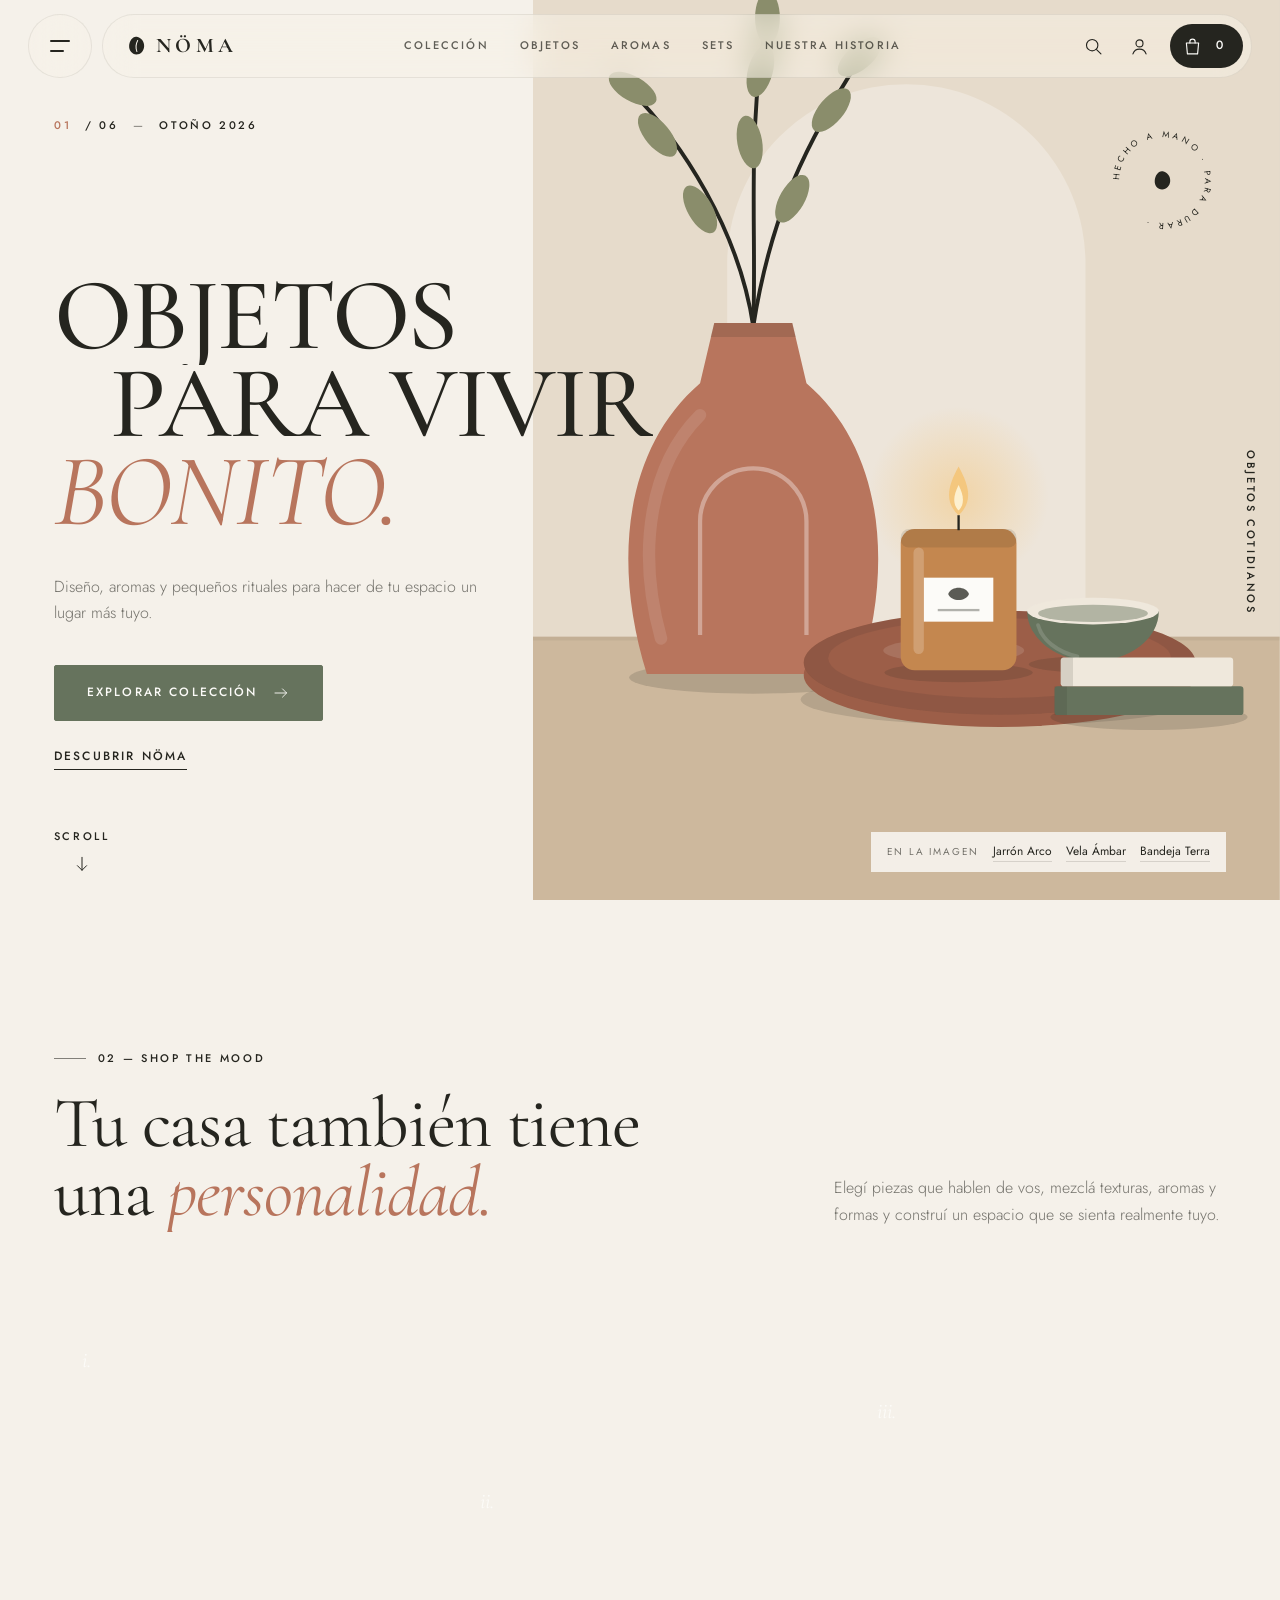
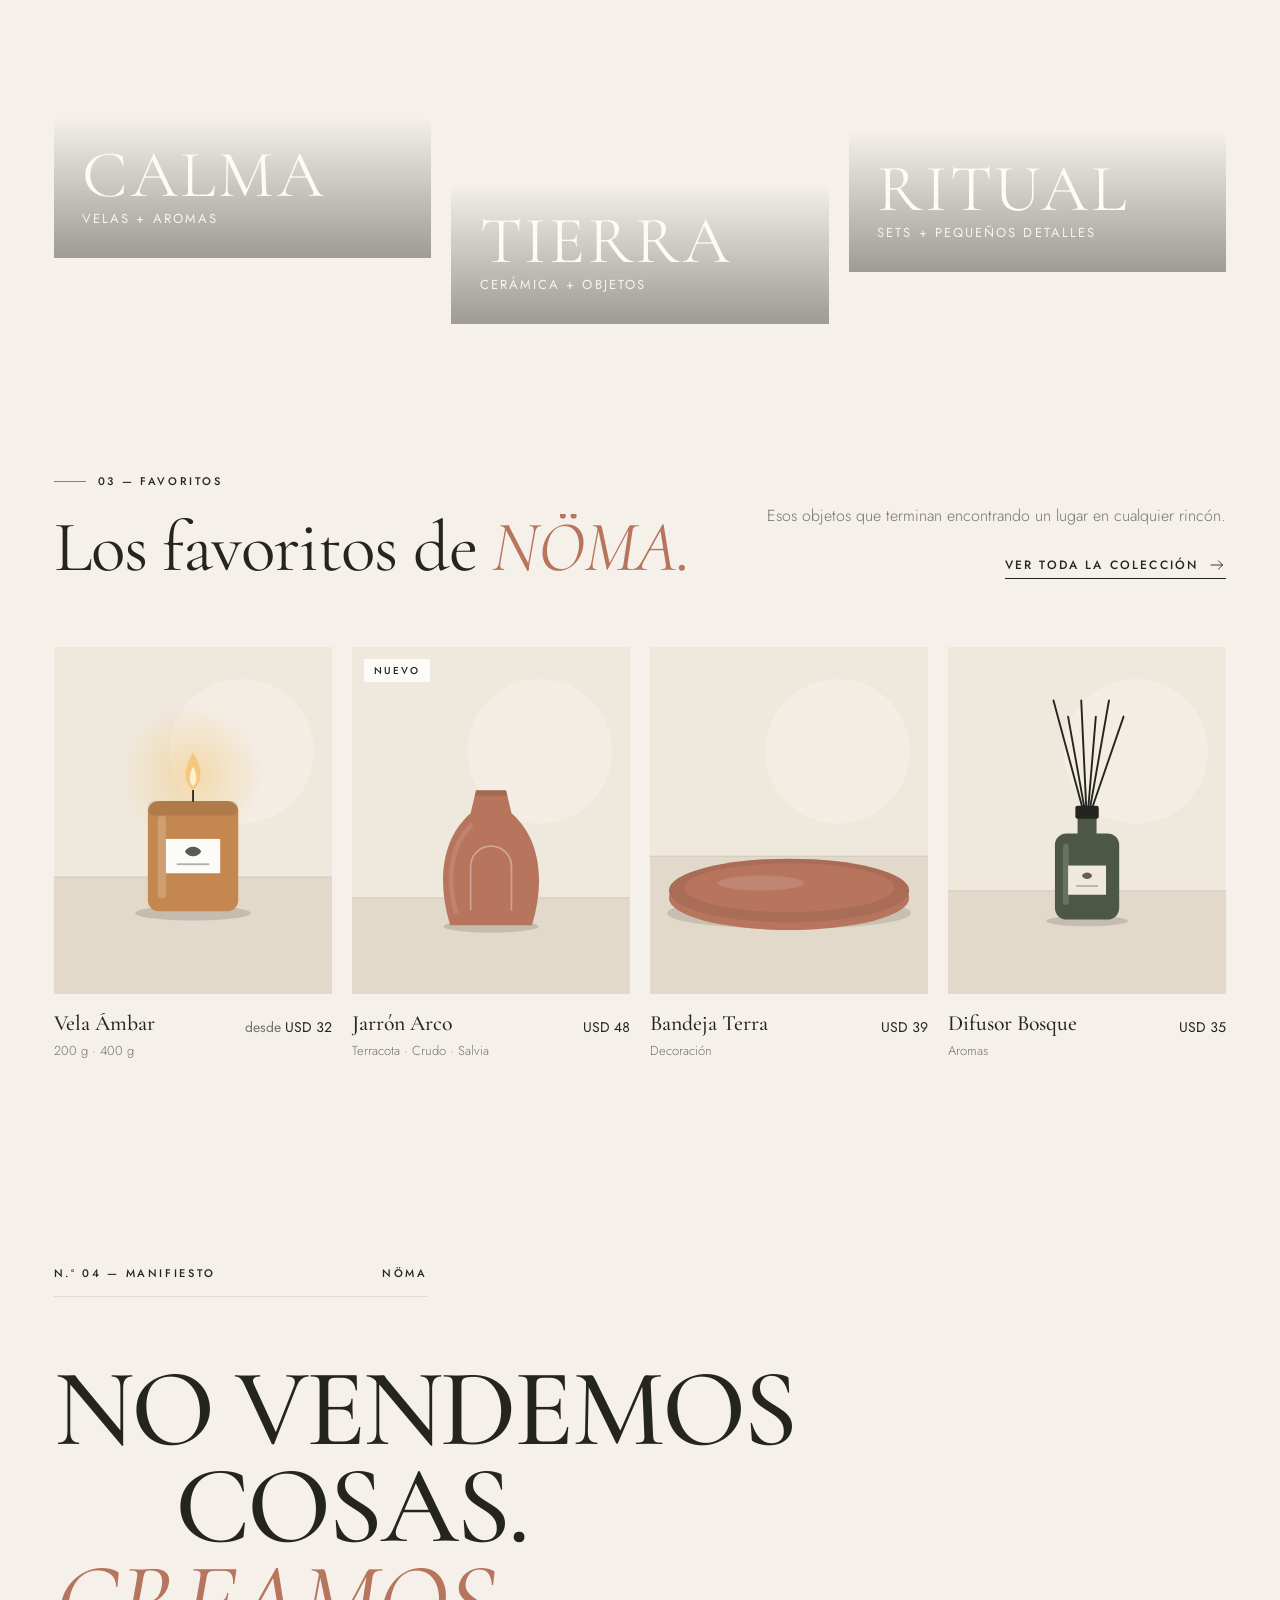
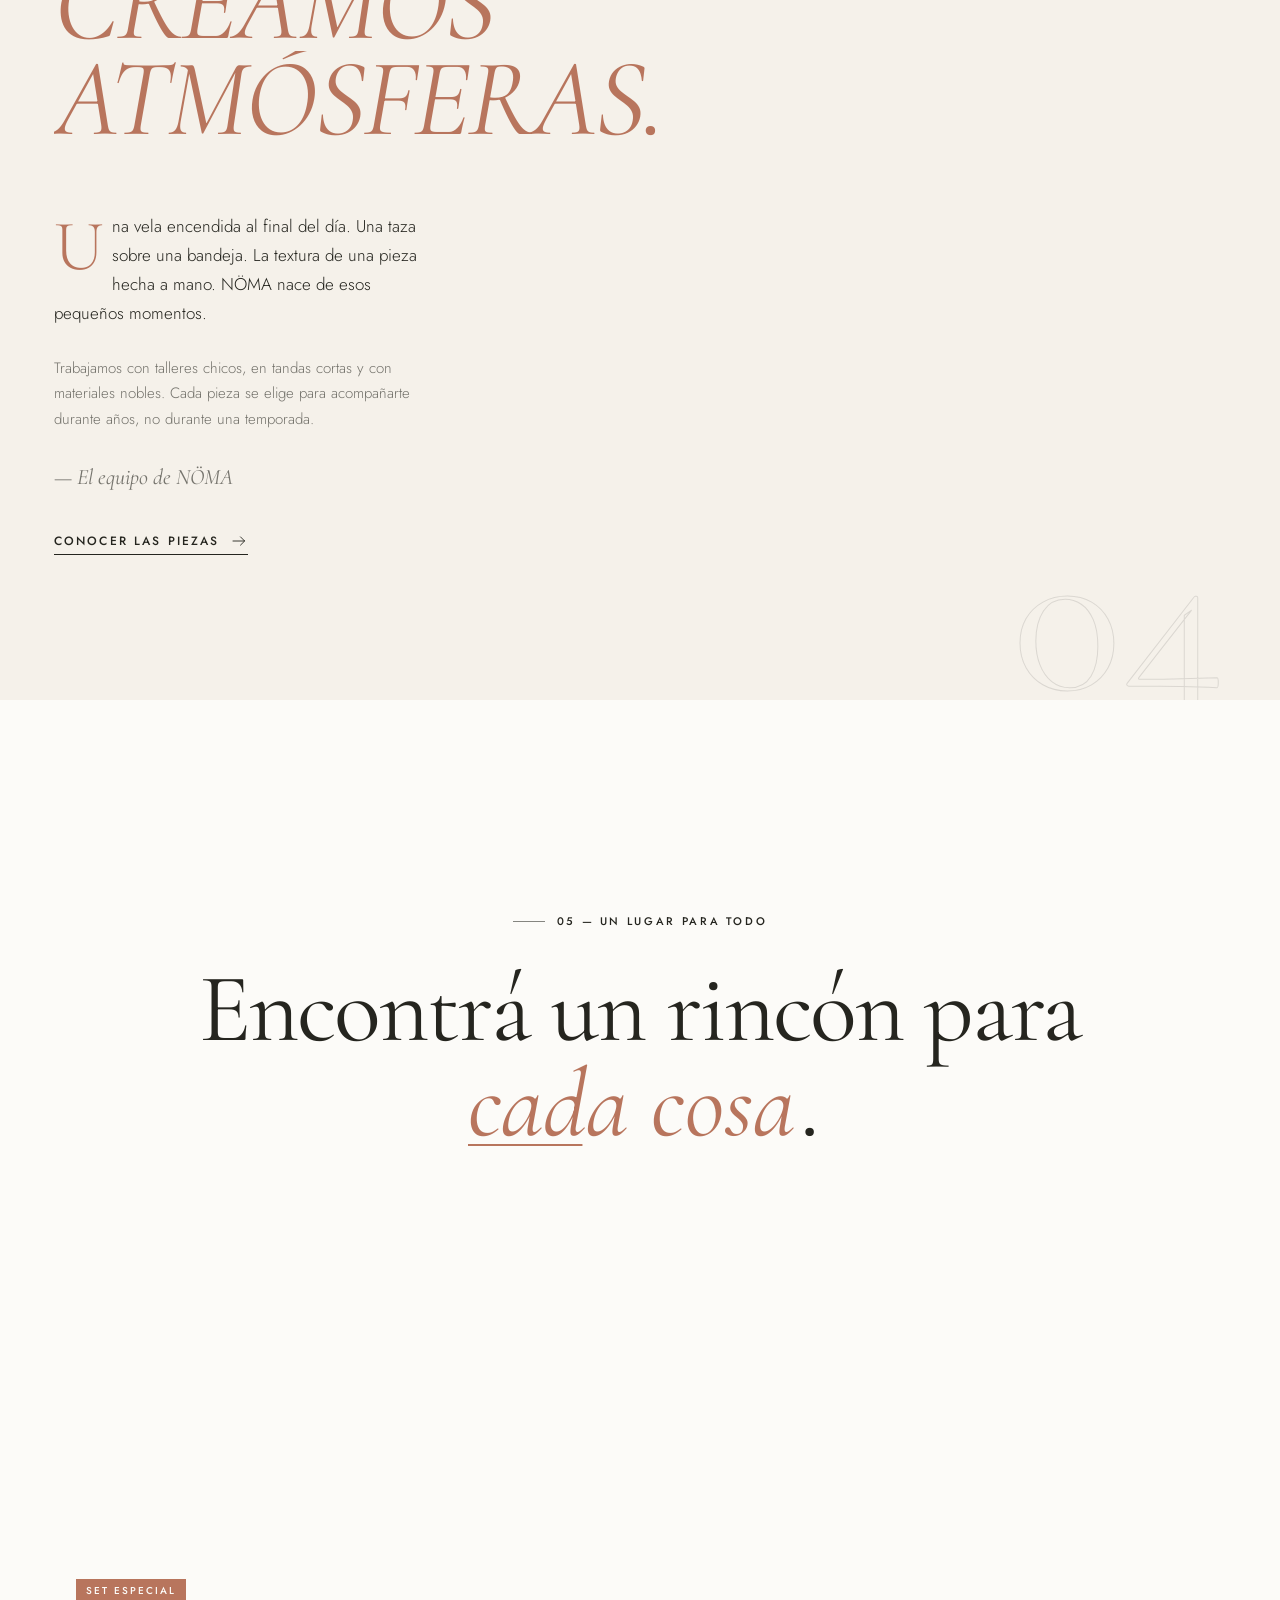
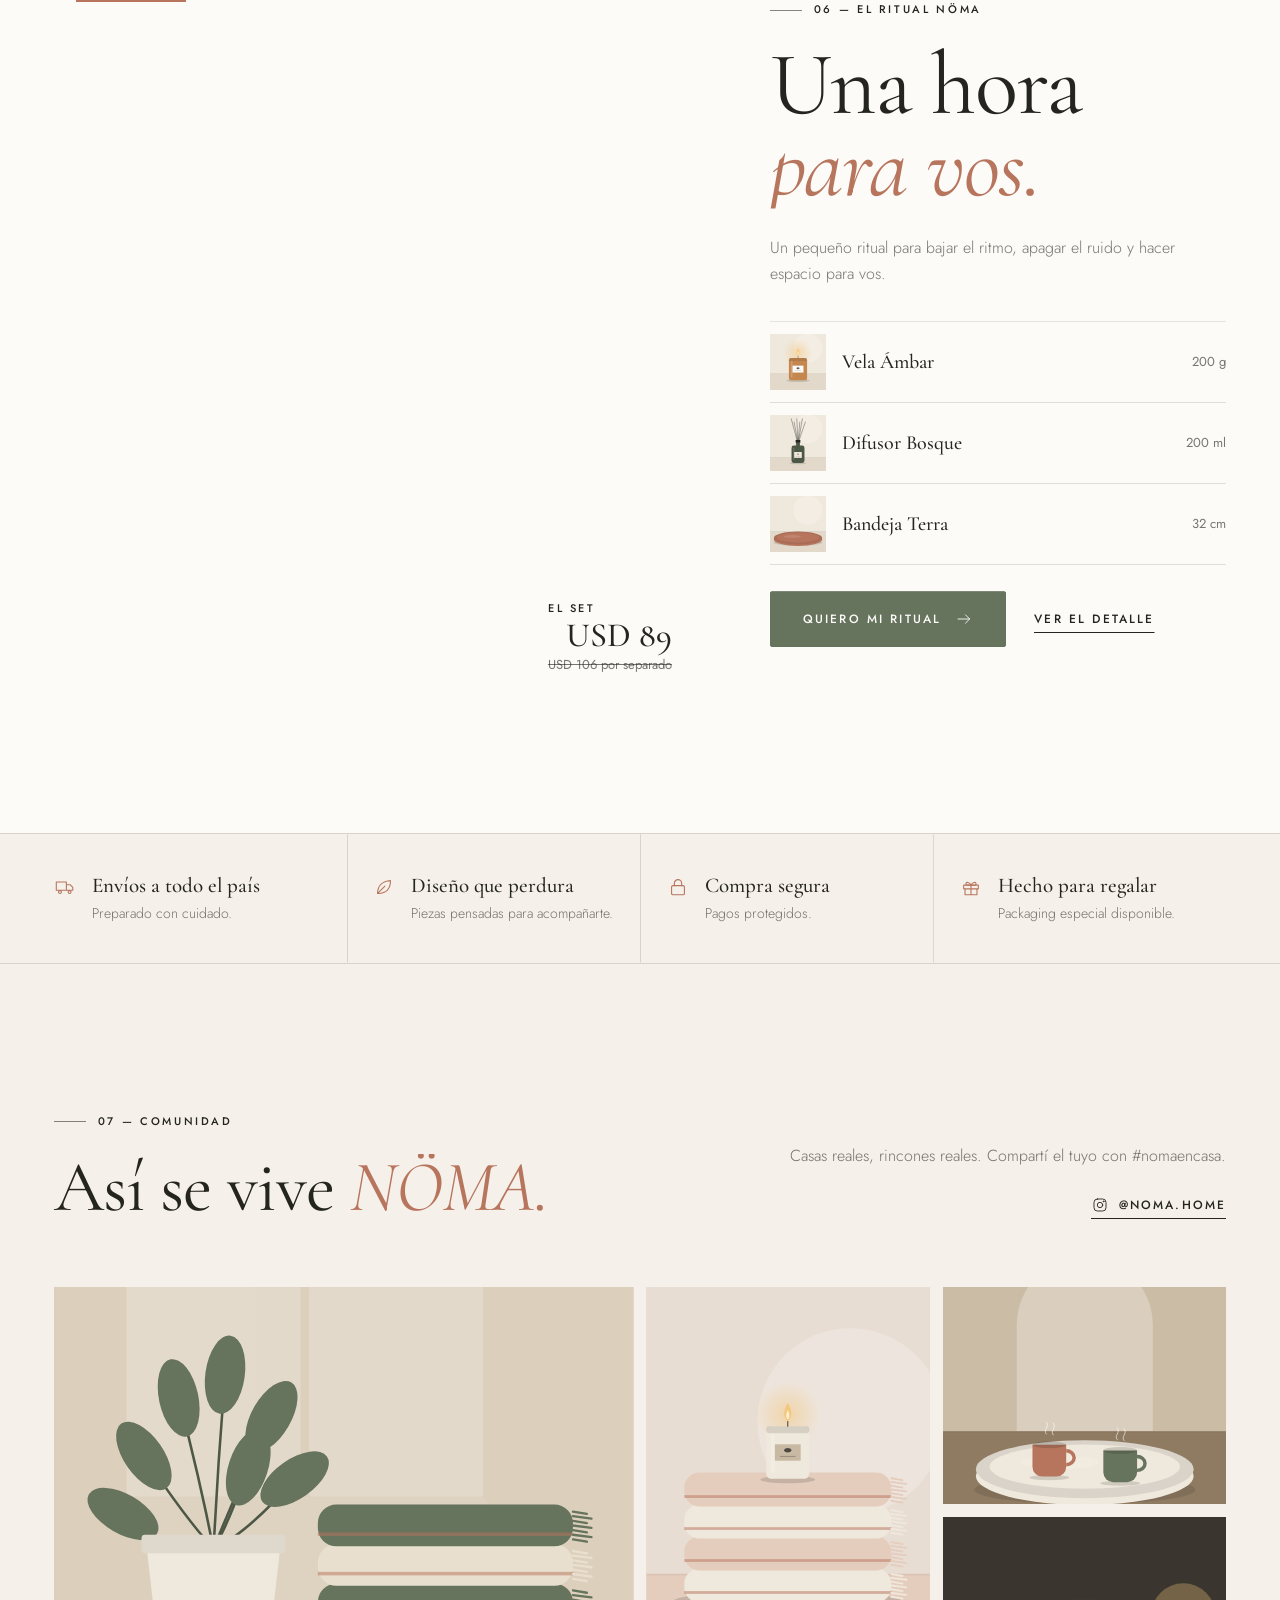
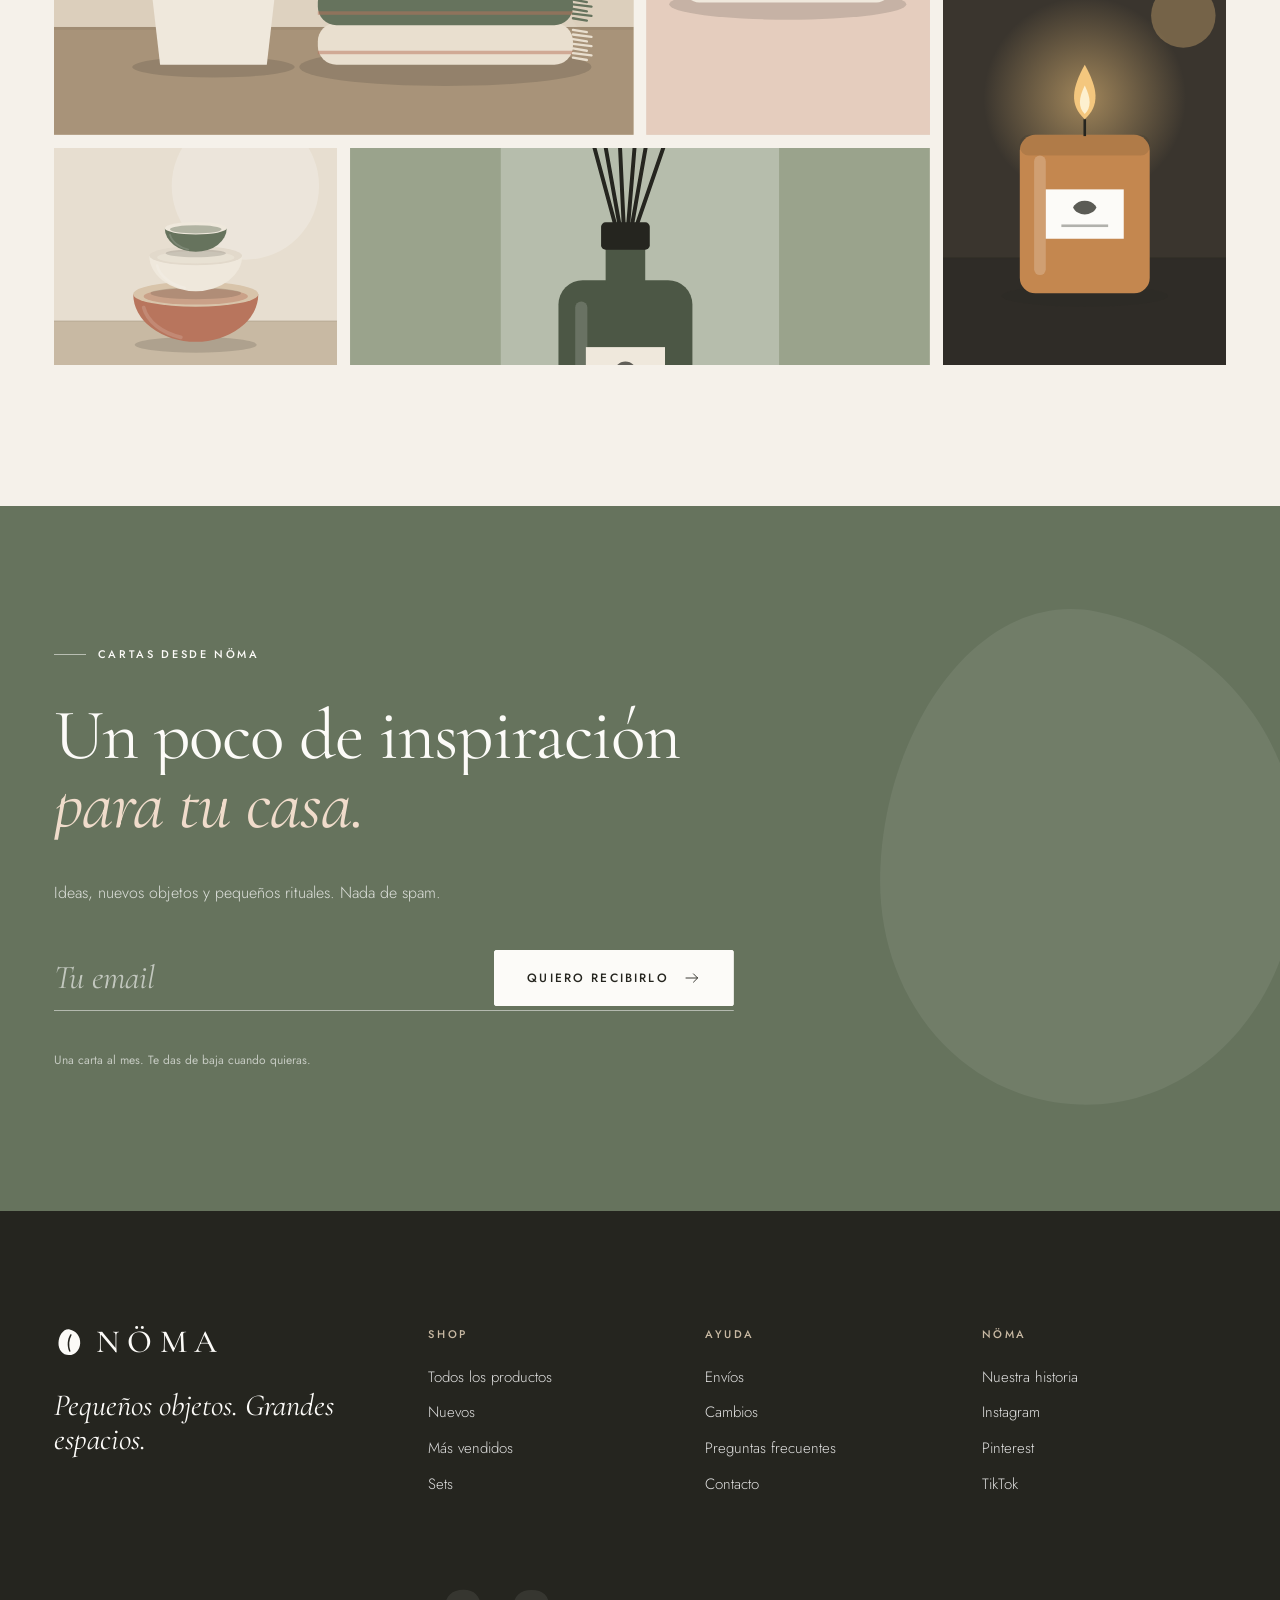
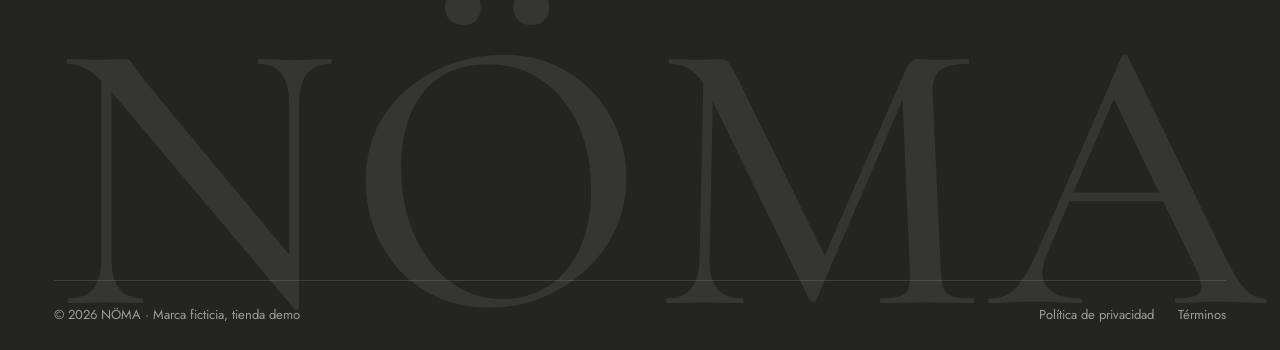
==== index.html @ 8789f7c8 "NÖMA: tienda demo editorial con la firma NS Home, colección con filtros, producto, carrito deslizabl" ====
<!doctype html>
<html lang="es">
<head>
  <meta charset="utf-8">
  <meta name="viewport" content="width=device-width, initial-scale=1, viewport-fit=cover">
  <title>NÖMA · Pequeños objetos. Grandes espacios.</title>
  <meta name="description" content="Velas, cerámica y objetos para el hogar. Diseño, aromas y pequeños rituales para hacer de tu espacio un lugar más tuyo.">
  <meta name="theme-color" content="#F5F1EA">
  <meta property="og:title" content="NÖMA · Pequeños objetos. Grandes espacios.">
  <meta property="og:description" content="Diseño, aromas y pequeños rituales para hacer de tu espacio un lugar más tuyo.">
  <link rel="icon" href="favicon.svg" type="image/svg+xml">
  <link rel="preconnect" href="https://fonts.googleapis.com">
  <link rel="preconnect" href="https://fonts.gstatic.com" crossorigin>
  <link rel="stylesheet" href="https://fonts.googleapis.com/css2?family=Cormorant+Garamond:ital,wght@0,400;0,500;1,400;1,500&family=Jost:wght@300;400;500&display=swap">
  <link rel="stylesheet" href="css/ns-firma.css">
  <link rel="stylesheet" href="css/noma.css">
  <script src="js/fotos.js" defer></script>
  <script src="js/productos.js" defer></script>
  <script src="js/layout.js" defer></script>
  <script src="js/arte.js" defer></script>
  <script src="js/ns-firma.js" defer></script>
  <script src="js/noma.js" defer></script>
</head>
<body data-pagina="inicio">
  <main id="contenido">

    <!-- 01 · Portada -->
    <section class="hero" id="inicio" aria-labelledby="hero-titulo">
      <div class="hero__texto">
        <p class="hero__indice eyebrow hero__aparece" style="--d:.9s"><b>01</b> / 06 <span style="opacity:.5">—</span> Otoño 2026</p>
        <h1 class="display hero__titulo lineas" id="hero-titulo">
          <span class="l" style="--i:0"><span>Objetos</span></span>
          <span class="l" style="--i:1"><span>para vivir</span></span>
          <span class="l" style="--i:2"><span><em>bonito.</em></span></span>
        </h1>
        <p class="lead hero__aparece" style="--d:.75s">Diseño, aromas y pequeños rituales para hacer de tu espacio un lugar más tuyo.</p>
        <div class="hero__ctas hero__aparece" style="--d:.9s">
          <a class="btn" href="coleccion.html">Explorar colección <svg class="icono flecha" aria-hidden="true"><use href="#i-flecha"/></svg></a>
          <a class="link" href="#historia">Descubrir NÖMA</a>
        </div>
      </div>

      <figure class="hero__media">
        <div class="arte" data-arte="escena:hero" data-foto="hero.webp" data-eager="1" data-alt="Rincón cálido con el Jarrón Arco, la Vela Ámbar encendida sobre la Bandeja Terra y libros"></div>
        <span class="hero__vertical eyebrow hero__aparece" style="--d:1.1s">Objetos cotidianos</span>
        <svg class="hero__sello hero__aparece" style="--d:1.2s" viewBox="0 0 120 120" aria-hidden="true">
          <defs><path id="circulo" d="M60 60m-46 0a46 46 0 1 1 92 0a46 46 0 1 1-92 0"/></defs>
          <text><textPath href="#circulo">Hecho a mano · Para durar · </textPath></text>
          <path d="M60.8 44.6c4.8 1 8.3 5.2 8 10.4-.3 5.3-4.1 9.2-8.7 9.1-4.7-.1-8.2-4.2-7.9-9.4.3-5.7 4.1-10.9 8.6-10.1Z" fill="currentColor" transform="translate(0 6)"/>
        </svg>
        <figcaption class="hero__pie hero__aparece" style="--d:1.3s">
          <span>En la imagen</span>
          <a href="producto.html?p=jarron-arco">Jarrón Arco</a>
          <a href="producto.html?p=vela-ambar">Vela Ámbar</a>
          <a href="producto.html?p=bandeja-terra">Bandeja Terra</a>
        </figcaption>
      </figure>

      <a class="hero__scroll eyebrow hero__aparece" style="--d:1.4s" href="#mood" aria-label="Bajar a la siguiente sección">
        Scroll <svg class="icono" aria-hidden="true"><use href="#i-abajo"/></svg>
      </a>
    </section>

    <!-- 02 · Shop the mood -->
    <section class="seccion mood" id="mood" aria-labelledby="mood-titulo">
      <div class="wrap">
        <header class="mood__cabeza">
          <div>
            <p class="eyebrow eyebrow--linea" data-reveal>02 — Shop the mood</p>
            <h2 class="h2 lineas" id="mood-titulo" style="margin-top:24px" data-reveal>
              <span class="l" style="--i:0"><span>Tu casa también tiene</span></span>
              <span class="l" style="--i:1"><span>una <em>personalidad.</em></span></span>
            </h2>
          </div>
          <p class="lead" data-reveal style="--d:150ms">Elegí piezas que hablen de vos, mezclá texturas, aromas y formas y construí un espacio que se sienta realmente tuyo.</p>
        </header>

        <div class="mood__grilla">
          <a class="mood__card" href="coleccion.html?cat=aromas" data-reveal>
            <div class="arte" data-reveal="cortina" data-arte="escena:calma" data-foto="mood-calma.webp" data-alt="Velas encendidas en un ambiente oscuro y cálido"></div>
            <span class="mood__num">i.</span>
            <div class="mood__texto"><h3>Calma</h3><p>Velas + aromas</p></div>
            <span class="mood__explorar">Explorar <svg class="icono" aria-hidden="true"><use href="#i-flecha"/></svg></span>
          </a>
          <a class="mood__card" href="coleccion.html?cat=ceramica,decoracion" data-reveal style="--d:120ms">
            <div class="arte" data-reveal="cortina" style="--d:120ms" data-arte="escena:tierra" data-foto="mood-tierra.webp" data-alt="Jarrón de cerámica terracota con ramas secas y un cuenco"></div>
            <span class="mood__num">ii.</span>
            <div class="mood__texto"><h3>Tierra</h3><p>Cerámica + objetos</p></div>
            <span class="mood__explorar">Explorar <svg class="icono" aria-hidden="true"><use href="#i-flecha"/></svg></span>
          </a>
          <a class="mood__card" href="coleccion.html?cat=sets" data-reveal style="--d:240ms">
            <div class="arte" data-reveal="cortina" style="--d:240ms" data-arte="escena:ritual" data-foto="mood-ritual.webp" data-alt="Bandeja con vela, difusor y una taza"></div>
            <span class="mood__num">iii.</span>
            <div class="mood__texto"><h3>Ritual</h3><p>Sets + pequeños detalles</p></div>
            <span class="mood__explorar">Explorar <svg class="icono" aria-hidden="true"><use href="#i-flecha"/></svg></span>
          </a>
        </div>
      </div>
    </section>

    <!-- 03 · Favoritos -->
    <section class="seccion" id="favoritos" aria-labelledby="fav-titulo" style="padding-top:0">
      <div class="wrap">
        <header class="cabeza cabeza--dividida">
          <div>
            <p class="eyebrow eyebrow--linea" data-reveal>03 — Favoritos</p>
            <h2 class="h2" id="fav-titulo" style="margin-top:24px" data-reveal>Los favoritos de <em>NÖMA.</em></h2>
          </div>
          <div data-reveal style="--d:150ms">
            <p class="lead">Esos objetos que terminan encontrando un lugar en cualquier rincón.</p>
            <a class="link" href="coleccion.html">Ver toda la colección <svg class="icono flecha" aria-hidden="true"><use href="#i-flecha"/></svg></a>
          </div>
        </header>
        <div class="grilla grilla--4" data-favoritos></div>
      </div>
    </section>

    <!-- 04 · Editorial / manifiesto -->
    <section class="seccion editorial" id="historia" aria-labelledby="historia-titulo" style="padding-top:clamp(40px,5vw,80px)">
      <div class="wrap editorial__grilla">
        <p class="editorial__folio eyebrow" data-reveal><span>N.º 04 — Manifiesto</span><span>NÖMA</span></p>
        <h2 class="editorial__titulo lineas" id="historia-titulo" data-reveal>
          <span class="l" style="--i:0"><span>No vendemos</span></span>
          <span class="l" style="--i:1"><span>cosas.</span></span>
          <span class="l" style="--i:2"><span><em>Creamos</em></span></span>
          <span class="l" style="--i:3"><span><em>atmósferas.</em></span></span>
        </h2>
        <figure class="editorial__img arte" data-reveal="cortina" data-arte="escena:editorial" data-foto="editorial.webp" data-alt="Jarrón crudo con ramas junto a una ventana, luz de tarde"></figure>
        <figure class="editorial__img2 arte" data-reveal="cortina" style="--d:200ms" data-arte="escena:editorial2" data-foto="editorial-detalle.webp" data-alt="Taza de cerámica sobre fondo terracota"></figure>
        <div class="editorial__texto" data-reveal style="--d:120ms">
          <p>Una vela encendida al final del día. Una taza sobre una bandeja. La textura de una pieza hecha a mano. NÖMA nace de esos pequeños momentos.</p>
          <p style="font-size:15px;color:var(--muted)">Trabajamos con talleres chicos, en tandas cortas y con materiales nobles. Cada pieza se elige para acompañarte durante años, no durante una temporada.</p>
          <span class="editorial__firma">— El equipo de NÖMA</span>
          <a class="link" href="coleccion.html">Conocer las piezas <svg class="icono flecha" aria-hidden="true"><use href="#i-flecha"/></svg></a>
        </div>
      </div>
      <p class="editorial__pagina" aria-hidden="true">04</p>
    </section>

    <!-- 05 · Detalle memorable -->
    <section class="rincon" data-rincon aria-labelledby="rincon-titulo">
      <div class="wrap">
        <p class="eyebrow eyebrow--linea" style="margin-bottom:32px" data-reveal>05 — Un lugar para todo</p>
        <h2 class="rincon__frase" id="rincon-titulo" data-reveal>
          Encontrá un rincón para
          <button class="rincon__gatillo" type="button" data-gatillo aria-expanded="false" aria-controls="rincon-objetos">cada cosa</button>.
        </h2>
        <p class="rincon__pista eyebrow" data-reveal style="--d:200ms"><svg class="icono" aria-hidden="true"><use href="#i-mano"/></svg> Pasá el mouse (o tocá) “cada cosa”</p>
      </div>
      <div class="rincon__objetos" id="rincon-objetos" aria-hidden="true">
        <div class="flota" style="--x:12%;--y:26%;--w:130px;--r:-8deg;--i:0;--p:40px"><div data-arte="suelto:vela"></div></div>
        <div class="flota" style="--x:86%;--y:22%;--w:150px;--r:7deg;--i:1;--p:-30px"><div data-arte="suelto:jarron"></div></div>
        <div class="flota" style="--x:22%;--y:78%;--w:150px;--r:6deg;--i:2;--p:-44px"><div data-arte="suelto:cuenco"></div></div>
        <div class="flota" style="--x:80%;--y:76%;--w:130px;--r:-6deg;--i:3;--p:36px"><div data-arte="suelto:difusor"></div></div>
        <div class="flota" style="--x:50%;--y:12%;--w:92px;--r:12deg;--i:4;--p:24px"><div data-arte="suelto:taza"></div></div>
        <div class="flota" style="--x:6%;--y:54%;--w:120px;--r:-4deg;--i:5;--p:-24px"><div data-arte="suelto:planta"></div></div>
        <div class="flota" style="--x:94%;--y:50%;--w:150px;--r:4deg;--i:6;--p:30px"><div data-arte="suelto:bandeja"></div></div>
      </div>
    </section>

    <!-- 06 · Producto destacado -->
    <section class="seccion ritual" id="ritual" aria-labelledby="ritual-titulo">
      <div class="wrap ritual__grilla">
        <figure class="ritual__media">
          <div class="arte" data-reveal="cortina" data-arte="producto:set-ritual:0" data-foto="set-ritual-1.webp" data-alt="Set Ritual de Noche: Vela Ámbar, Difusor Bosque y Bandeja Terra"></div>
          <span class="etiqueta etiqueta--terra ritual__sello">Set especial</span>
          <div class="ritual__precio-flotante" data-reveal style="--d:300ms">
            <span class="eyebrow">El set</span>
            <strong>USD 89</strong>
            <s>USD 106 por separado</s>
          </div>
        </figure>
        <div class="ritual__info">
          <p class="eyebrow eyebrow--linea" data-reveal>06 — El ritual NÖMA</p>
          <h2 class="h1 lineas" id="ritual-titulo" data-reveal>
            <span class="l" style="--i:0"><span>Una hora</span></span>
            <span class="l" style="--i:1"><span><em>para vos.</em></span></span>
          </h2>
          <p class="lead" data-reveal style="--d:100ms">Un pequeño ritual para bajar el ritmo, apagar el ruido y hacer espacio para vos.</p>
          <ul class="ritual__incluye" data-reveal style="--d:160ms">
            <li><div class="arte" data-arte="producto:vela-ambar:0"></div><strong>Vela Ámbar</strong><span>200 g</span></li>
            <li><div class="arte" data-arte="producto:difusor-bosque:0"></div><strong>Difusor Bosque</strong><span>200 ml</span></li>
            <li><div class="arte" data-arte="producto:bandeja-terra:0"></div><strong>Bandeja Terra</strong><span>32 cm</span></li>
          </ul>
          <div class="ritual__acciones" data-reveal style="--d:220ms">
            <button class="btn" type="button" data-agregar="set-ritual" data-variante="">
              <span class="btn__txt">Quiero mi ritual</span> <svg class="icono flecha" aria-hidden="true"><use href="#i-flecha"/></svg>
              <span class="btn__ok" aria-hidden="true">Agregado ✓</span>
            </button>
            <a class="link" href="producto.html?p=set-ritual">Ver el detalle</a>
          </div>
        </div>
      </div>
    </section>

    <!-- 07 · Beneficios -->
    <section class="beneficios" aria-label="Beneficios">
      <div class="wrap">
        <ul class="beneficios__lista">
          <li data-reveal><svg class="icono" aria-hidden="true"><use href="#i-camion"/></svg><strong>Envíos a todo el país</strong><span>Preparado con cuidado.</span></li>
          <li data-reveal style="--d:80ms"><svg class="icono" aria-hidden="true"><use href="#i-hoja"/></svg><strong>Diseño que perdura</strong><span>Piezas pensadas para acompañarte.</span></li>
          <li data-reveal style="--d:160ms"><svg class="icono" aria-hidden="true"><use href="#i-candado"/></svg><strong>Compra segura</strong><span>Pagos protegidos.</span></li>
          <li data-reveal style="--d:240ms"><svg class="icono" aria-hidden="true"><use href="#i-regalo"/></svg><strong>Hecho para regalar</strong><span>Packaging especial disponible.</span></li>
        </ul>
      </div>
    </section>

    <!-- 08 · Comunidad -->
    <section class="seccion comunidad" aria-labelledby="comunidad-titulo">
      <div class="wrap">
        <header class="cabeza cabeza--dividida">
          <div>
            <p class="eyebrow eyebrow--linea" data-reveal>07 — Comunidad</p>
            <h2 class="h2" id="comunidad-titulo" style="margin-top:24px" data-reveal>Así se vive <em>NÖMA.</em></h2>
          </div>
          <div data-reveal style="--d:150ms">
            <p class="lead">Casas reales, rincones reales. Compartí el tuyo con #nomaencasa.</p>
            <a class="link" href="https://instagram.com/" target="_blank" rel="noopener"><svg class="icono" aria-hidden="true"><use href="#i-ig"/></svg> @noma.home</a>
          </div>
        </header>
        <div class="comunidad__grilla">
          <a class="comunidad__item" href="https://instagram.com/" target="_blank" rel="noopener" data-reveal><div class="arte" data-arte="escena:living" data-foto="comunidad-living.webp" data-alt="Living con planta y Manta Lino"></div><div class="comunidad__capa"><strong><svg class="icono" aria-hidden="true"><use href="#i-ig"/></svg>@noma.home</strong><span>El living de Sofi, en Montevideo</span></div></a>
          <a class="comunidad__item" href="https://instagram.com/" target="_blank" rel="noopener" data-reveal style="--d:80ms"><div class="arte" data-arte="escena:dormitorio" data-foto="comunidad-dormitorio.webp" data-alt="Dormitorio con mantas y una vela"></div><div class="comunidad__capa"><strong><svg class="icono" aria-hidden="true"><use href="#i-ig"/></svg>@noma.home</strong><span>Domingo lento</span></div></a>
          <a class="comunidad__item" href="https://instagram.com/" target="_blank" rel="noopener" data-reveal style="--d:160ms"><div class="arte" data-arte="escena:mesa" data-foto="comunidad-mesa.webp" data-alt="Mesa con bandeja y tazas"></div><div class="comunidad__capa"><strong><svg class="icono" aria-hidden="true"><use href="#i-ig"/></svg>@noma.home</strong><span>Café para dos</span></div></a>
          <a class="comunidad__item" href="https://instagram.com/" target="_blank" rel="noopener" data-reveal style="--d:240ms"><div class="arte" data-arte="escena:velaCerca" data-foto="comunidad-vela.webp" data-alt="Vela Ámbar encendida de noche"></div><div class="comunidad__capa"><strong><svg class="icono" aria-hidden="true"><use href="#i-ig"/></svg>@noma.home</strong><span>La hora ámbar</span></div></a>
          <a class="comunidad__item" href="https://instagram.com/" target="_blank" rel="noopener" data-reveal style="--d:120ms"><div class="arte" data-arte="escena:ceramica" data-foto="comunidad-ceramica.webp" data-alt="Cuencos de cerámica apilados"></div><div class="comunidad__capa"><strong><svg class="icono" aria-hidden="true"><use href="#i-ig"/></svg>@noma.home</strong><span>Tres tonos de tierra</span></div></a>
          <a class="comunidad__item" href="https://instagram.com/" target="_blank" rel="noopener" data-reveal style="--d:200ms"><div class="arte" data-arte="escena:detalle" data-foto="comunidad-detalle.webp" data-alt="Difusor Bosque junto a piedras"></div><div class="comunidad__capa"><strong><svg class="icono" aria-hidden="true"><use href="#i-ig"/></svg>@noma.home</strong><span>El aire de afuera, adentro</span></div></a>
        </div>
      </div>
    </section>

  </main>
</body>
</html>
---- css/ns-firma.css ----
/* =========================================================
   Firma NS (Nico Stratta) · versión HTML
   Header flotante tipo píldora + ☰ en círculo aparte + menú grande numerado,
   volver arriba con anillo de progreso, foco propio y scroll fino.

   Independiente del resto del sitio: solo usa sus variables --ns-*.
   Para adaptarla a una marca, cambiar los tokens de :root (o redefinirlos en el CSS del sitio).
   Rangos: < 750px celular · 750–1099px tablet · ≥ 1100px escritorio.
   ========================================================= */

@property --ns-bar-h {
  syntax: '<length>';
  inherits: true;
  initial-value: 64px;
}

:root {
  /* ---- Marca (lo único que cambia de un cliente a otro) ---- */
  --ns-accent: #2ec4b6;            /* anillo de progreso, foco, subrayados, CTA */
  --ns-on-accent: #111111;         /* texto sobre el acento: oscuro si el acento es claro */
  --ns-bar: #111111;               /* color de la barra y del círculo del ☰ */
  --ns-panel-bg: #111111;          /* fondo del menú grande */
  --ns-text: #ffffff;              /* texto sobre la barra */
  --ns-top-bg: #111111;            /* fondo del botón volver arriba */
  --ns-scrollbar: #9a9a94;
  --ns-font-display: system-ui, sans-serif;   /* enlaces grandes del menú */
  --ns-font-body: system-ui, -apple-system, 'Segoe UI', sans-serif;

  /* ---- Forma ---- */
  --ns-gap: 14px;                  /* separación del borde superior */
  --ns-gap-x: clamp(14px, 2.2vw, 32px);
  --ns-radius: 40px;               /* 40 o más = píldora completa */
  --ns-split: 10px;                /* separación entre el círculo del ☰ y la barra */
  --ns-ease: cubic-bezier(0.22, 1, 0.36, 1);
  --ns-z: 50;
}

/* =========================================================
   Header flotante
   ========================================================= */
.ns-header {
  --ns-glass: color-mix(in srgb, var(--ns-bar) 52%, transparent);
  --ns-bar-h: 64px;

  position: fixed;
  top: var(--ns-gap);
  left: var(--ns-gap-x);
  right: var(--ns-gap-x);
  z-index: var(--ns-z);
  display: grid;
  grid-template-columns: var(--ns-bar-h) minmax(0, 1fr);
  column-gap: var(--ns-split);
  align-items: start;
  color: var(--ns-text);
  font-family: var(--ns-font-body);
  transition: --ns-bar-h 0.35s var(--ns-ease);
  /* La grilla ocupa también el alto del desplegable cerrado: sin esto, esa zona invisible tapa clics */
  pointer-events: none;
}
.ns-header > .ns-menu-btn,
.ns-header > .ns-bar,
.ns-header.is-open > .ns-panel { pointer-events: auto; }

/* Al bajar (o con el menú abierto): más compacta y menos transparente */
.ns-header.is-scrolled,
.ns-header.is-open {
  --ns-glass: color-mix(in srgb, var(--ns-bar) 88%, transparent);
  --ns-bar-h: 56px;
}

.ns-menu-btn,
.ns-bar,
.ns-panel {
  background: var(--ns-glass);
  border: 1px solid rgb(255 255 255 / 0.12);
  box-shadow: 0 16px 36px -20px rgb(0 0 0 / 0.55);
  -webkit-backdrop-filter: blur(16px) saturate(1.4);
  backdrop-filter: blur(16px) saturate(1.4);
  transition: background-color 0.4s ease;
}

/* ☰ en su propio círculo: dos líneas alineadas a la izquierda, la de abajo más corta */
.ns-menu-btn {
  grid-column: 1;
  grid-row: 1;
  width: var(--ns-bar-h);
  height: var(--ns-bar-h);
  display: grid;
  place-items: center;
  padding: 0;
  border-radius: 50%;
  cursor: pointer;
  color: var(--ns-text);
  font: inherit;
}
.ns-menu-btn__lines {
  position: relative;
  width: 20px;
  height: 12px;
  transition: transform 0.35s var(--ns-ease);
}
.ns-menu-btn__lines span {
  position: absolute;
  left: 0;
  width: 100%;
  height: 2px;
  border-radius: 2px;
  background: currentColor;
  transition: transform 0.35s var(--ns-ease), top 0.35s var(--ns-ease), width 0.35s var(--ns-ease);
}
.ns-menu-btn__lines span:first-child { top: 0; }
.ns-menu-btn__lines span:last-child { top: 10px; width: 70%; }
.ns-menu-btn:hover { color: var(--ns-accent); }
.ns-menu-btn:hover .ns-menu-btn__lines { transform: scale(1.08); }
.ns-menu-btn:hover .ns-menu-btn__lines span:last-child { width: 100%; }

/* Abierto: X */
.ns-header.is-open .ns-menu-btn__lines span:first-child { top: 5px; transform: rotate(45deg); }
.ns-header.is-open .ns-menu-btn__lines span:last-child { top: 5px; width: 100%; transform: rotate(-45deg); }

/* Barra principal */
.ns-bar {
  grid-column: 2;
  grid-row: 1;
  height: var(--ns-bar-h);
  display: flex;
  align-items: center;
  gap: 24px;
  padding-inline: clamp(16px, 1.8vw, 26px) 8px;
  border-radius: var(--ns-radius);
}

.ns-brand {
  display: inline-flex;
  align-items: center;
  gap: 10px;
  flex: none;
  color: inherit;
  text-decoration: none;
}
.ns-brand img {
  width: auto;
  height: calc(var(--ns-bar-h) - 26px);
  transition: transform 0.45s var(--ns-ease);
}
.ns-brand:hover img { transform: translateX(-4px); }
.ns-brand span {
  font-family: var(--ns-font-display);
  font-weight: 800;
  font-size: 1.3rem;
  line-height: 1;
}

/* Menú en línea (se oculta en tablet y celular: queda el ☰) */
.ns-nav {
  display: flex;
  gap: clamp(18px, 2.4vw, 36px);
  margin-inline: auto;
}
.ns-nav a {
  position: relative;
  font-size: 0.75rem;
  font-weight: 600;
  letter-spacing: 0.12em;
  text-transform: uppercase;
  color: color-mix(in srgb, var(--ns-text) 78%, transparent);
  text-decoration: none;
  padding-block: 6px;
  transition: color 0.25s;
}
.ns-nav a::after {
  content: '';
  position: absolute;
  left: 0;
  right: 0;
  bottom: 0;
  height: 2px;
  border-radius: 2px;
  background: var(--ns-accent);
  transform: scaleX(0);
  transform-origin: right;
  transition: transform 0.4s var(--ns-ease);
}
.ns-nav a:hover,
.ns-nav a.is-active { color: var(--ns-text); }
.ns-nav a:hover::after,
.ns-nav a.is-active::after { transform: scaleX(1); transform-origin: left; }

/* Botón de acción (WhatsApp, reservar, etc.) */
.ns-cta {
  display: inline-flex;
  align-items: center;
  gap: 8px;
  height: calc(var(--ns-bar-h) - 16px);
  padding-inline: 18px;
  margin-left: auto;
  border-radius: 999px;
  background: var(--ns-accent);
  color: var(--ns-on-accent);
  text-decoration: none;
  font-weight: 600;
  font-size: 0.9rem;
  flex: none;
  transition: background-color 0.25s, transform 0.35s var(--ns-ease);
}
.ns-nav + .ns-cta { margin-left: 0; }
.ns-cta svg { width: 18px; height: 18px; }
.ns-cta:hover { background: color-mix(in srgb, var(--ns-accent) 82%, white); transform: scale(1.03); }

/* =========================================================
   Menú grande: dentro de la columna de la barra, enlaces numerados + contacto
   ========================================================= */
.ns-panel {
  grid-column: 2;
  grid-row: 2;
  margin-top: 8px;
  border-radius: 28px;
  background: color-mix(in srgb, var(--ns-panel-bg) 95%, transparent);
  padding: clamp(24px, 3.4vw, 44px);
  display: grid;
  grid-template-columns: 1.4fr 1fr;
  gap: 32px;
  max-height: calc(100svh - var(--ns-bar-h) - var(--ns-gap) * 2 - 8px);
  overflow-y: auto;
  opacity: 0;
  visibility: hidden;
  transform: translateY(-10px) scale(0.985);
  transform-origin: top center;
  transition: opacity 0.3s ease, transform 0.45s var(--ns-ease), visibility 0s linear 0.45s;
}
.ns-header.is-open .ns-panel {
  opacity: 1;
  visibility: visible;
  transform: none;
  transition: opacity 0.3s ease, transform 0.45s var(--ns-ease), visibility 0s;
}

.ns-panel__nav { display: flex; flex-direction: column; }
.ns-panel__nav a {
  display: flex;
  align-items: baseline;
  gap: 16px;
  padding-block: 8px;
  font-family: var(--ns-font-display);
  font-weight: 800;
  font-size: clamp(1.9rem, 4.2vw, 3rem);
  line-height: 1.05;
  color: inherit;
  text-decoration: none;
  border-bottom: 1px solid rgb(255 255 255 / 0.12);
  opacity: 0;
  transform: translateY(10px);
  transition: color 0.25s, padding-left 0.4s var(--ns-ease), opacity 0.4s ease, transform 0.5s var(--ns-ease);
}
.ns-header.is-open .ns-panel__nav a {
  opacity: 1;
  transform: none;
  transition-delay: 0s, 0s, calc(0.08s + var(--i, 0) * 0.05s), calc(0.08s + var(--i, 0) * 0.05s);
}
.ns-panel__nav a small {
  font-family: var(--ns-font-body);
  font-weight: 500;
  font-size: 0.75rem;
  letter-spacing: 0.1em;
  color: var(--ns-accent);
}
.ns-panel__nav a:hover { color: var(--ns-accent); padding-left: 8px; }

.ns-panel__info {
  display: flex;
  flex-direction: column;
  gap: 14px;
  align-self: end;
  font-size: 0.95rem;
  color: color-mix(in srgb, var(--ns-text) 85%, transparent);
}
.ns-panel__info > a,
.ns-panel__info > p {
  display: flex;
  align-items: center;
  gap: 12px;
  margin: 0;
  color: inherit;
  text-decoration: none;
}
.ns-panel__info > a:hover { color: var(--ns-accent); }
.ns-panel__info svg { width: 18px; height: 18px; flex: none; color: var(--ns-accent); }
.ns-panel__label {
  font-size: 0.72rem;
  font-weight: 600;
  letter-spacing: 0.14em;
  text-transform: uppercase;
  color: color-mix(in srgb, var(--ns-text) 55%, transparent);
}
.ns-panel__social { display: flex; gap: 10px; margin-top: 6px; }
.ns-panel__social a {
  display: grid;
  place-items: center;
  width: 42px;
  height: 42px;
  color: var(--ns-text);
  border: 1px solid rgb(255 255 255 / 0.2);
  border-radius: 50%;
  transition: background-color 0.25s ease, border-color 0.25s ease;
}
.ns-panel__social a:hover { background: rgb(255 255 255 / 0.08); border-color: var(--ns-accent); }
.ns-panel__social svg { width: 18px; height: 18px; color: currentColor; }

/* Vidrio sobre la página con el menú abierto */
.ns-scrim {
  position: fixed;
  inset: 0;
  z-index: calc(var(--ns-z) - 10);
  background: rgb(10 10 10 / 0.28);
  -webkit-backdrop-filter: blur(8px);
  backdrop-filter: blur(8px);
  opacity: 0;
  visibility: hidden;
  transition: opacity 0.35s ease, visibility 0s linear 0.35s;
}
html.ns-menu-open .ns-scrim {
  opacity: 1;
  visibility: visible;
  transition: opacity 0.35s ease, visibility 0s;
}

@media (max-width: 1099px) {
  .ns-nav { display: none; }
  .ns-nav + .ns-cta { margin-left: auto; }
}

@media (max-width: 749px) {
  :root { --ns-gap: 10px; --ns-gap-x: 10px; }

  .ns-header { grid-template-columns: minmax(0, 1fr); --ns-bar-h: 58px; }
  .ns-header.is-scrolled,
  .ns-header.is-open { --ns-bar-h: 54px; }

  /* En celular el ☰ vive dentro de la píldora */
  .ns-menu-btn {
    position: relative;
    z-index: 1;
    width: 44px;
    height: 44px;
    margin: calc((var(--ns-bar-h) - 44px) / 2) 0 0 7px;
    background: transparent;
    border: 0;
    box-shadow: none;
    -webkit-backdrop-filter: none;
    backdrop-filter: none;
  }
  .ns-bar {
    grid-column: 1;
    padding-left: 58px;
    gap: 12px;
    border-radius: min(var(--ns-radius), 28px);
  }
  .ns-cta { padding-inline: 14px; }

  .ns-panel {
    grid-column: 1;
    grid-template-columns: 1fr;
    gap: 28px;
    border-radius: 24px;
  }
  .ns-panel__info { align-self: start; }
}

@media (max-width: 379px) {
  .ns-cta span { display: none; }
  .ns-cta { width: calc(var(--ns-bar-h) - 16px); padding: 0; justify-content: center; }
}

/* =========================================================
   Volver arriba con anillo de progreso
   ========================================================= */
.ns-top {
  position: fixed;
  right: max(18px, env(safe-area-inset-right));
  bottom: max(18px, env(safe-area-inset-bottom));
  z-index: calc(var(--ns-z) - 5);
  opacity: 0;
  visibility: hidden;
  transform: translateY(16px) scale(0.85);
  transition: opacity 0.35s ease, transform 0.45s var(--ns-ease), visibility 0s linear 0.35s;
}
.ns-top.is-visible {
  opacity: 1;
  visibility: visible;
  transform: none;
  transition: opacity 0.35s ease, transform 0.45s var(--ns-ease), visibility 0s;
}
.ns-top__button {
  position: relative;
  display: grid;
  place-items: center;
  width: 54px;
  height: 54px;
  padding: 0;
  color: #fff;
  cursor: pointer;
  background: var(--ns-top-bg);
  border: 0;
  border-radius: 50%;
  box-shadow: 0 14px 30px -14px rgb(0 0 0 / 0.55);
  transition: transform 0.35s var(--ns-ease);
}
.ns-top__button:hover { transform: translateY(-3px); }
.ns-top__ring {
  position: absolute;
  inset: 0;
  width: 100%;
  height: 100%;
  transform: rotate(-90deg);
}
.ns-top__track,
.ns-top__progress { fill: none; stroke-width: 2.5; }
.ns-top__track { stroke: rgb(255 255 255 / 0.15); }
.ns-top__progress {
  stroke: var(--ns-accent);
  stroke-linecap: round;
  stroke-dasharray: 1;
  stroke-dashoffset: calc(1 - var(--ns-progress, 0));
}
.ns-top__arrow {
  width: 20px;
  height: 20px;
  transition: transform 0.35s var(--ns-ease);
}
.ns-top__button:hover .ns-top__arrow { transform: translateY(-3px); }
html.ns-menu-open .ns-top { opacity: 0; visibility: hidden; }

@media (max-width: 749px) {
  .ns-top__button { width: 46px; height: 46px; }
}

/* =========================================================
   Foco propio (teclado)
   ========================================================= */
:where(a, button, input, select, textarea, summary, [tabindex]):focus-visible {
  outline: 2px solid var(--ns-accent);
  outline-offset: 3px;
}

/* =========================================================
   Barra de scroll fina (opcional: agregar la clase ns-scroll-fino al <html>)
   ========================================================= */
html.ns-scroll-fino {
  scrollbar-width: thin;
  scrollbar-color: var(--ns-scrollbar) transparent;
}
html.ns-scroll-fino ::-webkit-scrollbar { width: 10px; height: 10px; }
html.ns-scroll-fino ::-webkit-scrollbar-track { background: transparent; }
html.ns-scroll-fino ::-webkit-scrollbar-thumb {
  background: var(--ns-scrollbar);
  background-clip: padding-box;
  border: 3px solid transparent;
  border-radius: 999px;
}
html.ns-scroll-fino ::-webkit-scrollbar-thumb:hover {
  background: var(--ns-accent);
  background-clip: padding-box;
}

@media (prefers-reduced-motion: reduce) {
  .ns-header,
  .ns-header *,
  .ns-top,
  .ns-scrim {
    transition-duration: 0.01ms !important;
  }
}
---- css/noma.css ----
/* =========================================================================
   NÖMA · Pequeños objetos. Grandes espacios.
   Editorial e-commerce. Rangos: < 750 celular · 750–1099 tablet · ≥ 1100 compu.
   ========================================================================= */

:root {
  /* Marca */
  --cream: #F5F1EA;
  --off-white: #FCFBF8;
  --charcoal: #25251F;
  --sage: #66735D;
  --terracotta: #B8755D;
  --sand: #C8B9A3;
  --ink-rgb: 37 37 31;
  --muted: rgb(var(--ink-rgb) / 0.62);
  --line: rgb(var(--ink-rgb) / 0.14);

  /* Tipografía */
  --serif: 'Cormorant Garamond', 'Cormorant', Georgia, 'Times New Roman', serif;
  --sans: 'Jost', 'Futura', 'Avenir Next', 'Segoe UI', system-ui, sans-serif;

  /* Ritmo */
  --gutter: clamp(16px, 4.2vw, 64px);
  --max: 1480px;
  --space: clamp(96px, 11vw, 184px);
  --space-sm: clamp(56px, 7vw, 104px);
  --ease: cubic-bezier(0.22, 0.61, 0.36, 1);
  --ease-out: cubic-bezier(0.16, 1, 0.3, 1);

  /* Firma NS adaptada a NÖMA: barra crema translúcida, acento terracota */
  --ns-accent: var(--terracotta);
  --ns-on-accent: var(--off-white);
  --ns-bar: var(--cream);
  --ns-text: var(--charcoal);
  --ns-panel-bg: var(--cream);
  --ns-top-bg: var(--charcoal);
  --ns-font-display: var(--serif);
  --ns-font-body: var(--sans);
}

*,
*::before,
*::after {
  box-sizing: border-box;
}

html {
  scroll-behavior: smooth;
  scroll-padding-top: 110px;
  -webkit-text-size-adjust: 100%;
}

body {
  margin: 0;
  background: var(--cream);
  color: var(--charcoal);
  font-family: var(--sans);
  font-size: 16px;
  font-weight: 400;
  line-height: 1.6;
  -webkit-font-smoothing: antialiased;
  text-rendering: optimizeLegibility;
  overflow-x: clip;
}

img,
svg {
  display: block;
  max-width: 100%;
}

a {
  color: inherit;
}

button,
input,
select {
  font: inherit;
  color: inherit;
}

::selection {
  background: var(--terracotta);
  color: var(--off-white);
}

html.no-scroll {
  overflow: hidden;
}

/* =========================================================================
   Utilidades
   ========================================================================= */
.wrap {
  width: 100%;
  max-width: calc(var(--max) + var(--gutter) * 2);
  margin-inline: auto;
  padding-inline: var(--gutter);
}

.seccion {
  padding-block: var(--space);
}

.sr {
  position: absolute !important;
  width: 1px;
  height: 1px;
  margin: -1px;
  overflow: hidden;
  clip: rect(0 0 0 0);
  white-space: nowrap;
}

.eyebrow {
  display: inline-flex;
  align-items: center;
  gap: 12px;
  margin: 0;
  font-family: var(--sans);
  font-size: 11px;
  font-weight: 500;
  letter-spacing: 0.24em;
  line-height: 1.4;
  text-transform: uppercase;
}

.eyebrow--linea::before {
  content: '';
  width: 32px;
  height: 1px;
  background: currentColor;
  opacity: 0.55;
}

.display,
.h1,
.h2,
.h3 {
  margin: 0;
  font-family: var(--serif);
  font-weight: 400;
  letter-spacing: -0.015em;
  text-wrap: balance;
}

.display {
  font-size: clamp(56px, 9.4vw, 158px);
  font-weight: 500;
  line-height: 0.86;
  text-transform: uppercase;
  letter-spacing: -0.02em;
}

.h1 {
  font-size: clamp(48px, 7vw, 112px);
  line-height: 0.92;
}

.h2 {
  font-size: clamp(40px, 5.6vw, 88px);
  line-height: 0.96;
}

.h3 {
  font-size: clamp(26px, 2.6vw, 38px);
  line-height: 1.05;
}

.display em,
.h1 em,
.h2 em,
.h3 em {
  font-style: italic;
  font-weight: 400;
  color: var(--terracotta);
}

.lead {
  margin: 0;
  max-width: 32em;
  font-size: clamp(16px, 1.2vw, 19px);
  font-weight: 300;
  line-height: 1.65;
  color: var(--muted);
  text-wrap: pretty;
}

.icono {
  width: 20px;
  height: 20px;
  flex: none;
  fill: none;
  stroke: currentColor;
  stroke-width: 1.2;
  stroke-linecap: round;
  stroke-linejoin: round;
}

/* ---------- Botones ---------- */
.btn {
  --btn-bg: var(--sage);
  --btn-fg: var(--off-white);
  --btn-bd: var(--sage);
  position: relative;
  display: inline-flex;
  align-items: center;
  justify-content: center;
  gap: 14px;
  min-height: 56px;
  padding: 0 32px;
  border: 1px solid var(--btn-bd);
  border-radius: 2px;
  background: var(--btn-bg);
  color: var(--btn-fg);
  font-family: var(--sans);
  font-size: 12px;
  font-weight: 500;
  letter-spacing: 0.18em;
  text-transform: uppercase;
  text-decoration: none;
  white-space: nowrap;
  cursor: pointer;
  overflow: hidden;
  isolation: isolate;
  transition: color 0.35s var(--ease), border-color 0.35s var(--ease);
}

/* La terracota entra desde abajo, como una tinta */
.btn::before {
  content: '';
  position: absolute;
  inset: 0;
  z-index: -1;
  background: var(--terracotta);
  transform: translateY(101%);
  transition: transform 0.5s var(--ease-out);
}

.btn:hover {
  --btn-bd: var(--terracotta);
  color: var(--off-white);
}

.btn:hover::before {
  transform: translateY(0);
}

.btn--ghost {
  --btn-bg: transparent;
  --btn-fg: var(--charcoal);
  --btn-bd: rgb(var(--ink-rgb) / 0.35);
}

.btn--claro {
  --btn-bg: var(--off-white);
  --btn-fg: var(--charcoal);
  --btn-bd: var(--off-white);
}

.btn--oscuro {
  --btn-bg: var(--charcoal);
  --btn-bd: var(--charcoal);
}

.btn--bloque {
  width: 100%;
}

.btn[disabled] {
  opacity: 0.45;
  pointer-events: none;
}

.btn .icono,
.link .icono {
  width: 18px;
  height: 18px;
  transition: transform 0.45s var(--ease-out);
}

.btn:hover .flecha,
.link:hover .flecha,
a:hover .link .flecha {
  transform: translateX(6px);
}

/* Estado "Agregado ✓" */
.btn__ok {
  position: absolute;
  inset: 0;
  z-index: 1;
  display: grid;
  place-items: center;
  background: var(--charcoal);
  color: var(--off-white);
  transform: translateY(100%);
  transition: transform 0.5s var(--ease-out);
}

.is-added .btn__ok {
  transform: translateY(0);
}

.is-loading .btn__txt::after {
  content: '';
  display: inline-block;
  width: 10px;
  height: 10px;
  margin-left: 10px;
  border: 1.5px solid currentColor;
  border-right-color: transparent;
  border-radius: 50%;
  vertical-align: -1px;
  animation: girar 0.7s linear infinite;
}

@keyframes girar {
  to {
    transform: rotate(360deg);
  }
}

.link {
  display: inline-flex;
  align-items: center;
  gap: 10px;
  padding-block: 8px;
  color: inherit;
  font-family: var(--sans);
  font-size: 12px;
  font-weight: 500;
  letter-spacing: 0.18em;
  text-transform: uppercase;
  text-decoration: none;
  background: linear-gradient(currentColor, currentColor) 0 calc(100% - 4px) / 100% 1px no-repeat;
  transition: background-size 0.5s var(--ease-out), color 0.3s;
  cursor: pointer;
  border: 0;
  background-color: transparent;
}

.link:hover {
  color: var(--terracotta);
  background-size: 0 1px;
  background-position: 100% calc(100% - 4px);
}

.redondo {
  display: inline-grid;
  place-items: center;
  width: 48px;
  height: 48px;
  padding: 0;
  border: 1px solid rgb(var(--ink-rgb) / 0.22);
  border-radius: 50%;
  background: transparent;
  color: inherit;
  cursor: pointer;
  transition: background-color 0.3s, color 0.3s, border-color 0.3s, opacity 0.3s;
}

.redondo:hover {
  background: var(--charcoal);
  border-color: var(--charcoal);
  color: var(--off-white);
}

.redondo[disabled] {
  opacity: 0.3;
  pointer-events: none;
}

/* ---------- Ilustraciones / fotos ---------- */
.arte {
  position: relative;
  overflow: hidden;
  background: #E2D9CB;
}

.arte > svg,
.arte > img {
  position: absolute;
  inset: 0;
  width: 100%;
  height: 100%;
  object-fit: cover;
}

/* ---------- Aparición al hacer scroll ---------- */
html.anim [data-reveal] {
  opacity: 0;
  transform: translate3d(0, 32px, 0);
  transition:
    opacity 0.9s var(--ease-out) var(--d, 0ms),
    transform 1.1s var(--ease-out) var(--d, 0ms);
}

html.anim [data-reveal='cortina'] {
  opacity: 1;
  transform: none;
  clip-path: inset(0 0 100% 0);
  transition: clip-path 1.4s var(--ease-out) var(--d, 0ms);
}

html.anim [data-reveal='cortina'] > * {
  transform: scale(1.12);
  transition: transform 1.8s var(--ease-out) var(--d, 0ms);
}

html.anim [data-reveal].is-in {
  opacity: 1;
  transform: none;
  clip-path: inset(0 0 0 0);
}

html.anim [data-reveal='cortina'].is-in > * {
  transform: none;
}

/* Títulos que suben línea por línea */
.lineas .l {
  display: block;
  overflow: hidden;
  padding-bottom: 0.06em;
  margin-bottom: -0.06em;
}

.lineas .l > span {
  display: inline-block;
}

html.anim .lineas[data-reveal] {
  opacity: 1;
  transform: none;
}

html.anim .lineas[data-reveal] .l > span {
  transform: translateY(105%);
  transition: transform 1.1s var(--ease-out);
  transition-delay: calc(var(--d, 0ms) + var(--i, 0) * 90ms);
}

html.anim .lineas[data-reveal].is-in .l > span {
  transform: none;
}

/* =========================================================================
   Firma NS · header adaptado a NÖMA
   ========================================================================= */
.ns-menu-btn,
.ns-bar,
.ns-panel {
  border-color: rgb(var(--ink-rgb) / 0.08);
  box-shadow: 0 18px 40px -26px rgb(var(--ink-rgb) / 0.45);
}

.ns-header:not(.is-scrolled):not(.is-open) .ns-menu-btn,
.ns-header:not(.is-scrolled):not(.is-open) .ns-bar {
  box-shadow: none;
}

.ns-bar {
  gap: 16px;
  padding-inline: clamp(18px, 1.8vw, 28px) 8px;
}

.ns-brand {
  font-size: 22px;
}

.ns-nav a {
  font-size: 11px;
  font-weight: 500;
  letter-spacing: 0.2em;
  color: rgb(var(--ink-rgb) / 0.72);
}

.ns-nav a::after {
  height: 1px;
}

.ns-acciones {
  display: flex;
  align-items: center;
  gap: 2px;
  margin-left: auto;
}

.ns-nav + .ns-acciones {
  margin-left: 0;
}

.ns-accion {
  position: relative;
  display: grid;
  place-items: center;
  width: 44px;
  height: 44px;
  padding: 0;
  border: 0;
  border-radius: 50%;
  background: transparent;
  color: inherit;
  cursor: pointer;
  transition: background-color 0.3s, color 0.3s;
}

.ns-accion:hover {
  background: rgb(var(--ink-rgb) / 0.06);
  color: var(--terracotta);
}

.ns-accion .icono {
  width: 21px;
  height: 21px;
  stroke-width: 1.3;
}

.ns-accion--carrito {
  width: auto;
  padding: 0 14px 0 12px;
  gap: 8px;
  display: inline-flex;
  align-items: center;
  border-radius: 999px;
  background: var(--charcoal);
  color: var(--off-white);
  margin-left: 6px;
  height: 44px;
}

.ns-accion--carrito:hover {
  background: var(--terracotta);
  color: var(--off-white);
}

.contador {
  min-width: 18px;
  font-size: 12px;
  font-weight: 500;
  font-variant-numeric: tabular-nums;
  text-align: center;
}

.contador.pop {
  animation: pop 0.6s var(--ease-out);
}

@keyframes pop {
  0% {
    transform: scale(1);
  }
  35% {
    transform: scale(1.6);
    color: var(--sand);
  }
  100% {
    transform: scale(1);
  }
}

/* Panel del ☰ (menú grande) en clave editorial */
.ns-panel {
  background: color-mix(in srgb, var(--cream) 97%, transparent);
}

.ns-panel__nav a {
  font-weight: 400;
  font-size: clamp(2.2rem, 5vw, 3.8rem);
  letter-spacing: -0.01em;
  border-bottom-color: var(--line);
}

.ns-panel__nav a small {
  min-width: 2.4em;
  font-size: 11px;
  letter-spacing: 0.2em;
}

.ns-panel__nav a em {
  margin-left: auto;
  align-self: center;
  font-family: var(--sans);
  font-style: normal;
  font-size: 11px;
  letter-spacing: 0.18em;
  text-transform: uppercase;
  color: var(--muted);
}

.ns-panel__info {
  color: var(--muted);
}

.ns-panel__label {
  color: var(--muted);
}

.ns-panel__social a {
  border-color: var(--line);
  color: var(--charcoal);
}

.ns-panel__social a:hover {
  background: var(--charcoal);
  color: var(--off-white);
}

.ns-panel__info > .ns-panel__promo {
  display: grid;
  grid-template-columns: 88px 1fr;
  gap: 16px;
  align-items: center;
  padding: 12px;
  margin-bottom: 18px;
  background: var(--off-white);
  text-decoration: none;
  color: var(--charcoal) !important;
}

.ns-panel__promo .arte {
  aspect-ratio: 1;
}

.ns-panel__promo strong {
  display: block;
  font-family: var(--serif);
  font-size: 22px;
  font-weight: 500;
  line-height: 1.1;
}

.ns-panel__promo span {
  font-size: 13px;
  color: var(--muted);
}

.ns-scrim {
  background: rgb(var(--ink-rgb) / 0.22);
}

@media (max-width: 1099px) {
  .ns-nav + .ns-acciones {
    margin-left: auto;
  }
}

@media (max-width: 749px) {
  /* Celular: ☰ a la izquierda, logo al centro, carrito a la derecha */
  .ns-bar {
    position: relative;
    justify-content: flex-end;
  }

  .ns-brand {
    position: absolute;
    left: 50%;
    transform: translateX(-50%);
    font-size: 19px;
  }

  .ns-accion--buscar,
  .ns-accion--cuenta {
    display: none;
  }

  .ns-accion--carrito {
    padding: 0 12px 0 10px;
    margin-left: 0;
  }

  .ns-panel {
    max-height: calc(100svh - var(--ns-bar-h) - 28px);
    min-height: calc(100svh - var(--ns-bar-h) - 28px);
    align-content: space-between;
  }
}

/* ---------- Logo ---------- */
.logo {
  display: inline-flex;
  align-items: center;
  gap: 0.4em;
  line-height: 1;
  white-space: nowrap;
}

.logo__semilla {
  width: 1.02em;
  height: 1.02em;
  flex: none;
  transition: transform 0.9s var(--ease-out);
}

a:hover .logo__semilla {
  transform: rotate(-28deg);
}

.logo__palabra {
  font-family: var(--serif);
  font-weight: 500;
  font-size: 1.08em;
  letter-spacing: 0.22em;
  margin-right: -0.22em;
}

/* =========================================================================
   Portada
   ========================================================================= */
.hero {
  position: relative;
  display: grid;
  grid-template-columns: minmax(0, 5fr) minmax(0, 7fr);
  min-height: max(680px, min(100svh, 1040px));
  background: var(--cream);
}

.hero__texto {
  position: relative;
  z-index: 2;
  display: flex;
  flex-direction: column;
  justify-content: flex-end;
  gap: clamp(24px, 3vw, 40px);
  padding: 150px var(--gutter) clamp(110px, 14vh, 150px);
}

.hero__indice {
  position: absolute;
  top: 118px;
  left: var(--gutter);
  display: flex;
  align-items: center;
  gap: 14px;
}

.hero__indice b {
  font-weight: 500;
  color: var(--terracotta);
}

.hero__titulo {
  /* El título invade la imagen: composición asimétrica */
  position: relative;
  width: max-content;
  font-size: clamp(56px, 8vw, 138px);
  text-wrap: nowrap;
}

.hero__titulo .l {
  white-space: nowrap;
}

.hero__titulo .l:nth-child(2) {
  padding-left: 0.55em;
}

.hero__ctas {
  display: flex;
  flex-wrap: wrap;
  align-items: center;
  gap: 18px 28px;
}

.hero__media {
  position: relative;
  margin: 0;
  min-height: 100%;
}

.hero__media .arte {
  position: absolute;
  inset: 0;
}

.hero__vertical {
  position: absolute;
  right: 22px;
  top: 50%;
  z-index: 2;
  writing-mode: vertical-rl;
  transform: translateY(-50%) rotate(180deg);
  color: var(--charcoal);
}

.hero__pie {
  position: absolute;
  right: var(--gutter);
  bottom: 28px;
  z-index: 2;
  display: flex;
  flex-wrap: wrap;
  align-items: center;
  justify-content: flex-end;
  gap: 6px 14px;
  max-width: calc(100% - 80px);
  padding: 10px 16px;
  background: color-mix(in srgb, var(--off-white) 82%, transparent);
  -webkit-backdrop-filter: blur(10px);
  backdrop-filter: blur(10px);
  font-size: 12px;
}

.hero__pie span {
  color: var(--muted);
  letter-spacing: 0.18em;
  text-transform: uppercase;
  font-size: 10px;
}

.hero__pie a {
  text-decoration: none;
  border-bottom: 1px solid var(--line);
  transition: color 0.3s, border-color 0.3s;
}

.hero__pie a:hover {
  color: var(--terracotta);
  border-color: currentColor;
}

.hero__scroll {
  position: absolute;
  left: var(--gutter);
  bottom: 26px;
  z-index: 2;
  display: none;
}

.hero__sello {
  position: absolute;
  right: calc(var(--gutter) + 8px);
  top: 124px;
  z-index: 2;
  width: 112px;
  height: 112px;
  color: var(--charcoal);
  animation: girar 28s linear infinite;
}

.hero__sello text {
  font-family: var(--sans);
  font-size: 9.4px;
  letter-spacing: 0.36em;
  text-transform: uppercase;
  fill: currentColor;
}

/* Entrada de la portada */
html.anim .hero .l > span {
  transform: translateY(105%);
  animation: subir 1.2s var(--ease-out) forwards;
  animation-delay: calc(0.25s + var(--i, 0) * 0.1s);
}

html.anim .hero__aparece {
  opacity: 0;
  animation: aparecer 1s var(--ease-out) forwards;
  animation-delay: var(--d, 0.8s);
}

html.anim .hero__media .arte {
  clip-path: inset(0 0 0 100%);
  animation: cortina 1.5s var(--ease-out) 0.05s forwards;
}

html.anim .hero__media .arte > * {
  transform: scale(1.14);
  animation: acercar 2.4s var(--ease-out) 0.05s forwards;
}

@keyframes subir {
  to {
    transform: none;
  }
}

@keyframes aparecer {
  from {
    opacity: 0;
    transform: translateY(14px);
  }
  to {
    opacity: 1;
    transform: none;
  }
}

@keyframes cortina {
  to {
    clip-path: inset(0 0 0 0);
  }
}

@keyframes acercar {
  to {
    transform: none;
  }
}

@media (min-width: 1100px) {
  .hero__scroll {
    display: inline-flex;
    flex-direction: column;
    align-items: center;
    gap: 10px;
    text-decoration: none;
  }

  .hero__scroll .icono {
    animation: bajar 2.2s var(--ease) infinite;
  }
}

@keyframes bajar {
  0%,
  100% {
    transform: translateY(-3px);
  }
  50% {
    transform: translateY(5px);
  }
}

@media (max-width: 1099px) {
  .hero {
    grid-template-columns: 1fr;
    min-height: 0;
  }

  .hero__media {
    order: -1;
    height: min(64svh, 640px);
    min-height: 420px;
  }

  .hero__texto {
    padding: 36px var(--gutter) 64px;
    justify-content: flex-start;
  }

  .hero__titulo {
    width: auto;
    text-wrap: balance;
  }

  .hero__indice {
    position: static;
    order: -1;
  }

  .hero__sello {
    top: auto;
    bottom: 24px;
    right: auto;
    left: var(--gutter);
    width: 88px;
    height: 88px;
  }

  .hero__pie {
    display: none;
  }

  .hero__vertical {
    right: 14px;
  }
}

@media (max-width: 749px) {
  .hero__media {
    height: 58svh;
    min-height: 380px;
  }

  .hero__titulo {
    font-size: clamp(50px, 15vw, 72px);
  }

  .hero__titulo .l:nth-child(2) {
    padding-left: 0.4em;
  }

  .hero__sello {
    display: none;
  }

  .hero__ctas .btn {
    width: 100%;
  }
}

/* =========================================================================
   Shop the mood
   ========================================================================= */
.mood__cabeza {
  display: grid;
  gap: 28px;
  margin-bottom: clamp(48px, 7vw, 110px);
}

@media (min-width: 1100px) {
  .mood__cabeza {
    grid-template-columns: 7fr 4fr;
    align-items: end;
    column-gap: 8%;
  }
}

.mood__grilla {
  display: grid;
  grid-template-columns: repeat(3, minmax(0, 1fr));
  gap: clamp(14px, 1.6vw, 24px);
  align-items: start;
}

.mood__card {
  position: relative;
  display: block;
  color: var(--off-white);
  text-decoration: none;
}

.mood__card:nth-child(1) .arte {
  aspect-ratio: 3 / 4.3;
}

.mood__card:nth-child(2) {
  margin-top: clamp(60px, 11vw, 180px);
}

.mood__card:nth-child(2) .arte {
  aspect-ratio: 3 / 3.7;
}

.mood__card:nth-child(3) {
  margin-top: clamp(20px, 4vw, 64px);
}

.mood__card:nth-child(3) .arte {
  aspect-ratio: 3 / 4;
}

.mood__card .arte > * {
  transition: transform 1.4s var(--ease-out);
}

.mood__card:hover .arte > * {
  transform: scale(1.045);
}

.mood__texto {
  position: absolute;
  inset: auto 0 0;
  display: grid;
  gap: 4px;
  padding: clamp(20px, 2.2vw, 34px);
  background: linear-gradient(to top, rgb(var(--ink-rgb) / 0.42), transparent);
}

.mood__num {
  position: absolute;
  top: clamp(18px, 2vw, 28px);
  left: clamp(20px, 2.2vw, 34px);
  font-family: var(--serif);
  font-style: italic;
  font-size: 22px;
  color: var(--off-white);
  mix-blend-mode: difference;
}

.mood__card h3 {
  margin: 0;
  font-family: var(--serif);
  font-size: clamp(44px, 5.2vw, 84px);
  font-weight: 400;
  line-height: 0.9;
  letter-spacing: 0.04em;
  text-transform: uppercase;
}

.mood__card p {
  margin: 0;
  font-size: 13px;
  letter-spacing: 0.16em;
  text-transform: uppercase;
  opacity: 0.9;
}

.mood__explorar {
  position: absolute;
  right: clamp(20px, 2.2vw, 34px);
  bottom: clamp(20px, 2.2vw, 34px);
  display: inline-flex;
  align-items: center;
  gap: 10px;
  min-height: 44px;
  padding: 0 18px;
  background: var(--off-white);
  color: var(--charcoal);
  font-size: 11px;
  font-weight: 500;
  letter-spacing: 0.18em;
  text-transform: uppercase;
  transition: opacity 0.45s var(--ease), transform 0.6s var(--ease-out), background-color 0.3s;
}

.mood__explorar .icono {
  width: 16px;
  height: 16px;
  transition: transform 0.5s var(--ease-out);
}

@media (hover: hover) {
  .mood__explorar {
    opacity: 0;
    transform: translateY(12px);
  }

  .mood__card:hover .mood__explorar,
  .mood__card:focus-visible .mood__explorar {
    opacity: 1;
    transform: none;
  }

  .mood__card:hover .mood__explorar .icono {
    transform: translateX(5px);
  }
}

@media (max-width: 749px) {
  .mood__grilla {
    grid-template-columns: 1fr;
    gap: 14px;
  }

  .mood__card:nth-child(n) {
    margin-top: 0;
  }

  .mood__card:nth-child(n) .arte {
    aspect-ratio: 4 / 4.4;
  }

  .mood__explorar {
    top: 16px;
    right: 16px;
    bottom: auto;
    padding: 0 14px;
  }
}

/* =========================================================================
   Card de producto
   ========================================================================= */
.cabeza {
  display: grid;
  gap: 20px;
  margin-bottom: clamp(40px, 5vw, 76px);
}

@media (min-width: 990px) {
  .cabeza--dividida {
    grid-template-columns: 1.4fr 1fr;
    align-items: end;
    column-gap: 64px;
  }

  .cabeza--dividida > :last-child {
    justify-self: end;
    text-align: right;
    display: grid;
    justify-items: end;
    gap: 18px;
  }
}

.grilla {
  display: grid;
  grid-template-columns: repeat(2, minmax(0, 1fr));
  gap: 40px 12px;
}

@media (min-width: 750px) {
  .grilla {
    grid-template-columns: repeat(3, minmax(0, 1fr));
    gap: 60px 20px;
  }
}

@media (min-width: 1100px) {
  .grilla--4 {
    grid-template-columns: repeat(4, minmax(0, 1fr));
  }
}

@media (min-width: 750px) and (max-width: 1099px) {
  [data-favoritos] {
    grid-template-columns: repeat(2, minmax(0, 1fr));
  }
}

.card {
  position: relative;
  display: flex;
  flex-direction: column;
  min-width: 0;
}

.card__marco {
  position: relative;
}

.card__media {
  position: relative;
  display: block;
  aspect-ratio: 4 / 5;
  overflow: hidden;
}

.card__media .arte {
  position: absolute;
  inset: 0;
  transition: opacity 0.7s var(--ease), transform 1.3s var(--ease-out);
}

.card__media .arte--2 {
  opacity: 0;
}

@media (hover: hover) {
  .card:hover .card__media .arte {
    transform: scale(1.04);
  }

  .card:hover .card__media .arte--2 {
    opacity: 1;
  }
}

.card__etiquetas {
  position: absolute;
  top: 12px;
  left: 12px;
  z-index: 2;
  display: flex;
  gap: 6px;
  pointer-events: none;
}

.etiqueta {
  display: inline-block;
  padding: 7px 10px 6px;
  background: var(--off-white);
  color: var(--charcoal);
  font-size: 10px;
  font-weight: 500;
  letter-spacing: 0.2em;
  line-height: 1;
  text-transform: uppercase;
}

.etiqueta--terra {
  background: var(--terracotta);
  color: var(--off-white);
}

.etiqueta--oscura {
  background: var(--charcoal);
  color: var(--off-white);
}

.card__info {
  display: grid;
  grid-template-columns: 1fr auto;
  column-gap: 12px;
  row-gap: 2px;
  padding-top: 18px;
}

.card__nombre {
  margin: 0;
  font-family: var(--serif);
  font-size: clamp(20px, 1.7vw, 26px);
  font-weight: 500;
  line-height: 1.1;
}

.card__nombre a {
  text-decoration: none;
}

/* Toda la card es clickeable */
.card__nombre a::after {
  content: '';
  position: absolute;
  inset: 0;
  z-index: 1;
}

.card__precio {
  margin: 0;
  padding-top: 4px;
  font-size: 14px;
  font-variant-numeric: tabular-nums;
  white-space: nowrap;
}

.card__precio s {
  margin-left: 6px;
  color: var(--muted);
}

.card__variante {
  grid-column: 1 / -1;
  margin: 0;
  font-size: 13px;
  font-weight: 300;
  color: var(--muted);
}

@media (max-width: 749px) {
  .card__info {
    grid-template-columns: 1fr;
    padding-top: 12px;
  }

  .card__nombre {
    font-size: 19px;
  }

  .card__precio {
    padding-top: 2px;
    font-size: 13px;
  }

  .card__variante {
    font-size: 12px;
  }
}

/* Botón "Agregar" rápido */
.agregar {
  position: absolute;
  z-index: 3;
  right: 10px;
  bottom: 10px;
  display: inline-flex;
  align-items: center;
  gap: 8px;
  min-height: 44px;
  padding: 0 16px;
  border: 0;
  border-radius: 2px;
  background: var(--off-white);
  color: var(--charcoal);
  font-size: 11px;
  font-weight: 500;
  letter-spacing: 0.18em;
  text-transform: uppercase;
  cursor: pointer;
  overflow: hidden;
  transition: background-color 0.3s var(--ease), color 0.3s var(--ease), opacity 0.45s var(--ease), transform 0.5s var(--ease-out);
}

.agregar .icono {
  width: 14px;
  height: 14px;
  stroke-width: 1.6;
  transition: transform 0.5s var(--ease-out);
}

.agregar:hover {
  background: var(--sage);
  color: var(--off-white);
}

.agregar:hover .icono {
  transform: rotate(90deg);
}

.agregar .btn__ok {
  font-size: 11px;
}

.agregar.is-loading .icono {
  animation: girar 0.8s linear infinite;
}

@media (hover: hover) and (min-width: 750px) {
  .card .agregar {
    opacity: 0;
    transform: translateY(8px);
  }

  .card:hover .agregar,
  .card .agregar:focus-visible,
  .card .agregar.is-added,
  .card .agregar.is-loading {
    opacity: 1;
    transform: none;
  }
}

@media (max-width: 749px) {
  .agregar {
    right: 8px;
    bottom: 8px;
    width: 44px;
    padding: 0;
    justify-content: center;
  }

  .agregar .agregar__txt {
    position: absolute;
    width: 1px;
    height: 1px;
    overflow: hidden;
    clip: rect(0 0 0 0);
  }

  .agregar .btn__ok {
    font-size: 0;
  }

  .agregar .btn__ok::before {
    content: '✓';
    font-size: 16px;
  }
}

/* =========================================================================
   Encontrá un rincón para cada cosa
   ========================================================================= */
.rincon {
  position: relative;
  padding-block: clamp(120px, 16vw, 240px);
  background: var(--off-white);
  text-align: center;
  overflow: hidden;
}

.rincon__frase {
  position: relative;
  z-index: 2;
  margin: 0 auto;
  max-width: 14em;
  font-family: var(--serif);
  font-size: clamp(46px, 7.6vw, 128px);
  font-weight: 400;
  line-height: 0.98;
  letter-spacing: -0.02em;
}

.rincon__gatillo {
  position: relative;
  display: inline-block;
  padding: 0 0.05em;
  border: 0;
  background: none;
  color: var(--terracotta);
  font: inherit;
  font-style: italic;
  cursor: pointer;
  white-space: nowrap;
}

.rincon__gatillo::after {
  content: '';
  position: absolute;
  left: 0.05em;
  right: 0.05em;
  bottom: 0.06em;
  height: 2px;
  background: currentColor;
  transform-origin: left;
  transform: scaleX(0.35);
  transition: transform 0.7s var(--ease-out);
}

.rincon.is-activo .rincon__gatillo::after {
  transform: scaleX(1);
}

.rincon__pista {
  margin-top: 36px;
  color: var(--muted);
}

.rincon__pista .icono {
  width: 16px;
  height: 16px;
}

.rincon__objetos {
  position: absolute;
  inset: 0;
  z-index: 1;
  pointer-events: none;
}

.flota {
  position: absolute;
  left: var(--x);
  top: var(--y);
  width: var(--w);
  aspect-ratio: 1;
  opacity: 0;
  transform: translate(-50%, -50%) translate(calc(var(--mx, 0) * var(--p, 30px)), calc(var(--my, 0) * var(--p, 30px))) scale(0.4) rotate(calc(var(--r) * -2));
  transition:
    opacity 0.5s var(--ease),
    transform 0.9s var(--ease-out);
  transition-delay: calc(var(--i) * 45ms);
}

.flota > div {
  width: 100%;
  height: 100%;
  animation: flotar 6s ease-in-out infinite;
  animation-delay: calc(var(--i) * -1.1s);
}

.flota svg {
  width: 100%;
  height: 100%;
  filter: drop-shadow(0 18px 18px rgb(var(--ink-rgb) / 0.12));
}

.rincon.is-activo .flota {
  opacity: 1;
  transform: translate(-50%, -50%) translate(calc(var(--mx, 0) * var(--p, 30px)), calc(var(--my, 0) * var(--p, 30px))) scale(1) rotate(var(--r));
}

.flota__nombre {
  position: absolute;
  left: 50%;
  bottom: -6px;
  transform: translateX(-50%);
  font-size: 10px;
  letter-spacing: 0.2em;
  text-transform: uppercase;
  white-space: nowrap;
  color: var(--muted);
}

@keyframes flotar {
  0%,
  100% {
    transform: translateY(0);
  }
  50% {
    transform: translateY(-10px);
  }
}

@media (max-width: 749px) {
  .flota {
    width: calc(var(--w) * 0.7);
  }

  .flota:nth-child(n + 6) {
    display: none;
  }
}

/* =========================================================================
   Editorial: No vendemos cosas. Creamos atmósferas.
   ========================================================================= */
.editorial {
  position: relative;
  overflow: hidden;
}

.editorial__grilla {
  position: relative;
  display: grid;
  grid-template-columns: repeat(12, minmax(0, 1fr));
  column-gap: clamp(12px, 2vw, 28px);
  align-items: start;
}

.editorial__folio {
  grid-column: 1 / 5;
  grid-row: 1;
  display: flex;
  justify-content: space-between;
  padding-bottom: 14px;
  border-bottom: 1px solid var(--line);
}

.editorial__titulo {
  grid-column: 1 / 11;
  grid-row: 2;
  z-index: 2;
  margin: clamp(40px, 5vw, 80px) 0 0;
  font-family: var(--serif);
  font-size: clamp(54px, 8.6vw, 148px);
  font-weight: 500;
  line-height: 0.88;
  letter-spacing: -0.025em;
  text-transform: uppercase;
}

.editorial__titulo .l:nth-child(2) {
  padding-left: 1.1em;
}

.editorial__titulo em {
  font-weight: 400;
  color: var(--terracotta);
}

.editorial__img {
  grid-column: 8 / 13;
  grid-row: 1 / 4;
  margin: 0;
  aspect-ratio: 3 / 4.3;
}

.editorial__img2 {
  grid-column: 5 / 8;
  grid-row: 3;
  margin: clamp(40px, 5vw, 80px) 0 0;
  aspect-ratio: 1;
  z-index: 1;
}

.editorial__texto {
  grid-column: 1 / 5;
  grid-row: 3;
  margin-top: clamp(40px, 5vw, 80px);
  display: grid;
  gap: 28px;
  justify-items: start;
}

.editorial__texto p {
  margin: 0;
  font-size: clamp(17px, 1.3vw, 20px);
  font-weight: 300;
  line-height: 1.7;
}

/* Letra capitular */
.editorial__texto p:first-child::first-letter {
  float: left;
  margin: 0.08em 0.12em 0 0;
  font-family: var(--serif);
  font-size: 4.2em;
  line-height: 0.8;
  color: var(--terracotta);
}

.editorial__firma {
  font-family: var(--serif);
  font-style: italic;
  font-size: 22px;
  color: var(--muted);
}

.editorial__pagina {
  position: absolute;
  right: var(--gutter);
  bottom: -8px;
  margin: 0;
  font-family: var(--serif);
  font-size: clamp(120px, 18vw, 300px);
  line-height: 0.8;
  color: transparent;
  -webkit-text-stroke: 1px rgb(var(--ink-rgb) / 0.12);
  pointer-events: none;
}

@media (max-width: 1099px) {
  .editorial__folio {
    grid-column: 1 / -1;
  }

  .editorial__titulo {
    grid-column: 1 / -1;
    grid-row: 2;
  }

  .editorial__img {
    grid-column: 5 / 13;
    grid-row: 3;
    margin-top: 40px;
  }

  .editorial__img2 {
    grid-column: 1 / 6;
    grid-row: 3;
    align-self: end;
    margin: 0 0 -40px;
  }

  .editorial__texto {
    grid-column: 1 / -1;
    grid-row: 4;
    margin-top: 80px;
    max-width: 560px;
  }
}

@media (max-width: 749px) {
  .editorial__titulo .l:nth-child(2) {
    padding-left: 0.5em;
  }

  .editorial__img {
    grid-column: 3 / 13;
  }

  .editorial__img2 {
    grid-column: 1 / 7;
  }
}

/* =========================================================================
   Producto destacado: Set Ritual de Noche
   ========================================================================= */
.ritual {
  background: var(--off-white);
}

.ritual__grilla {
  display: grid;
  grid-template-columns: minmax(0, 7fr) minmax(0, 5fr);
  gap: clamp(32px, 6vw, 110px);
  align-items: center;
}

.ritual__media {
  position: relative;
  margin: 0;
}

.ritual__media .arte {
  aspect-ratio: 4 / 4.6;
}

.ritual__sello {
  position: absolute;
  top: 22px;
  left: 22px;
  z-index: 2;
}

.ritual__precio-flotante {
  position: absolute;
  right: -1px;
  bottom: -1px;
  z-index: 2;
  display: grid;
  gap: 2px;
  padding: 18px 22px;
  background: var(--off-white);
  text-align: right;
}

.ritual__precio-flotante strong {
  font-family: var(--serif);
  font-size: 34px;
  font-weight: 500;
  line-height: 1;
}

.ritual__precio-flotante s {
  font-size: 13px;
  color: var(--muted);
}

.ritual__info {
  display: grid;
  gap: 26px;
  justify-items: start;
}

.ritual__incluye {
  width: 100%;
  margin: 8px 0 0;
  padding: 0;
  list-style: none;
  border-top: 1px solid var(--line);
}

.ritual__incluye li {
  display: grid;
  grid-template-columns: 56px 1fr auto;
  gap: 16px;
  align-items: center;
  padding: 12px 0;
  border-bottom: 1px solid var(--line);
}

.ritual__incluye .arte {
  aspect-ratio: 1;
  background: var(--cream);
}

.ritual__incluye strong {
  font-family: var(--serif);
  font-size: 20px;
  font-weight: 500;
}

.ritual__incluye span {
  font-size: 13px;
  color: var(--muted);
}

.ritual__acciones {
  display: flex;
  flex-wrap: wrap;
  align-items: center;
  gap: 16px 28px;
}

@media (max-width: 1099px) {
  .ritual__grilla {
    grid-template-columns: 1fr;
  }
}

@media (max-width: 749px) {
  .ritual__acciones .btn {
    width: 100%;
  }
}

/* =========================================================================
   Beneficios
   ========================================================================= */
.beneficios {
  border-block: 1px solid var(--line);
}

.beneficios__lista {
  display: grid;
  grid-template-columns: repeat(4, minmax(0, 1fr));
  margin: 0;
  padding: 0;
  list-style: none;
}

.beneficios__lista li {
  display: grid;
  grid-template-columns: auto 1fr;
  gap: 4px 16px;
  padding: clamp(28px, 3vw, 44px) clamp(16px, 2vw, 32px);
  border-left: 1px solid var(--line);
}

.beneficios__lista li:first-child {
  border-left: 0;
  padding-left: 0;
}

.beneficios__lista .icono {
  grid-row: span 2;
  width: 22px;
  height: 22px;
  margin-top: 3px;
  color: var(--terracotta);
}

.beneficios__lista strong {
  font-family: var(--serif);
  font-size: 21px;
  font-weight: 500;
  line-height: 1.2;
}

.beneficios__lista span {
  font-size: 14px;
  font-weight: 300;
  color: var(--muted);
}

@media (max-width: 1099px) {
  .beneficios__lista {
    grid-template-columns: repeat(2, minmax(0, 1fr));
  }

  .beneficios__lista li:nth-child(3) {
    border-left: 0;
    padding-left: 0;
  }

  .beneficios__lista li:nth-child(n + 3) {
    border-top: 1px solid var(--line);
  }
}

@media (max-width: 749px) {
  .beneficios__lista {
    grid-template-columns: 1fr;
  }

  .beneficios__lista li {
    border-left: 0;
    padding: 22px 0;
  }

  .beneficios__lista li + li {
    border-top: 1px solid var(--line);
  }
}

/* =========================================================================
   Así se vive NÖMA
   ========================================================================= */
.comunidad__grilla {
  display: grid;
  grid-template-columns: repeat(4, minmax(0, 1fr));
  grid-auto-rows: clamp(150px, 17vw, 280px);
  gap: clamp(8px, 1vw, 16px);
}

.comunidad__item {
  position: relative;
  display: block;
  overflow: hidden;
  color: var(--off-white);
  text-decoration: none;
}

.comunidad__item .arte {
  position: absolute;
  inset: 0;
}

.comunidad__item .arte > * {
  transition: transform 1.3s var(--ease-out);
}

.comunidad__item:nth-child(1) {
  grid-column: span 2;
  grid-row: span 2;
}

.comunidad__item:nth-child(2) {
  grid-row: span 2;
}

.comunidad__item:nth-child(4) {
  grid-row: span 2;
}

.comunidad__item:nth-child(6) {
  grid-column: span 2;
}

.comunidad__capa {
  position: absolute;
  inset: 0;
  display: flex;
  flex-direction: column;
  justify-content: flex-end;
  gap: 4px;
  padding: 20px;
  background: rgb(var(--ink-rgb) / 0.42);
  opacity: 0;
  transition: opacity 0.5s var(--ease);
}

.comunidad__capa strong {
  display: flex;
  align-items: center;
  gap: 8px;
  font-size: 12px;
  font-weight: 500;
  letter-spacing: 0.16em;
}

.comunidad__capa span {
  font-family: var(--serif);
  font-size: 22px;
  font-style: italic;
  line-height: 1.15;
}

.comunidad__item:hover .comunidad__capa,
.comunidad__item:focus-visible .comunidad__capa {
  opacity: 1;
}

.comunidad__item:hover .arte > * {
  transform: scale(1.06);
}

@media (hover: none) {
  .comunidad__capa {
    opacity: 1;
    background: linear-gradient(to top, rgb(var(--ink-rgb) / 0.45), transparent 55%);
  }

  .comunidad__capa span {
    display: none;
  }
}

@media (max-width: 749px) {
  .comunidad__grilla {
    grid-template-columns: repeat(2, minmax(0, 1fr));
    grid-auto-rows: 42vw;
  }

  .comunidad__item:nth-child(n) {
    grid-column: auto;
    grid-row: auto;
  }

  .comunidad__item:nth-child(1),
  .comunidad__item:nth-child(6) {
    grid-column: span 2;
    grid-row: span 1;
  }

  .comunidad__item:nth-child(1) {
    grid-row: span 2;
  }
}

/* =========================================================================
   Newsletter
   ========================================================================= */
.news {
  position: relative;
  background: var(--sage);
  color: var(--off-white);
  overflow: hidden;
}

.news__semilla {
  position: absolute;
  right: -8vw;
  top: 50%;
  width: clamp(360px, 46vw, 760px);
  height: auto;
  color: rgb(255 255 255 / 0.07);
  transform: translateY(-50%);
  animation: girar 90s linear infinite;
  pointer-events: none;
}

.news__grilla {
  position: relative;
  display: grid;
  gap: 40px;
  max-width: 980px;
}

.news .h2 em {
  color: #F0DCCB;
}

.news .lead {
  color: rgb(255 255 255 / 0.78);
}

.news__form {
  position: relative;
  display: flex;
  align-items: stretch;
  gap: 12px;
  max-width: 680px;
  border-bottom: 1px solid rgb(255 255 255 / 0.5);
  transition: border-color 0.3s;
}

.news__form:focus-within {
  border-color: var(--off-white);
}

.news__form::after {
  content: '';
  position: absolute;
  left: 0;
  bottom: -1px;
  width: 100%;
  height: 1px;
  background: var(--off-white);
  transform: scaleX(0);
  transform-origin: left;
  transition: transform 0.8s var(--ease-out);
}

.news__form:focus-within::after {
  transform: scaleX(1);
}

.news__form input {
  flex: 1;
  min-width: 0;
  min-height: 64px;
  padding: 0;
  border: 0;
  background: transparent;
  color: var(--off-white);
  font-family: var(--serif);
  font-size: clamp(24px, 2.6vw, 36px);
  font-style: italic;
  outline: none;
}

.news__form input::placeholder {
  color: rgb(255 255 255 / 0.6);
}

.news__form .btn {
  align-self: center;
  --btn-bg: var(--off-white);
  --btn-fg: var(--charcoal);
  --btn-bd: var(--off-white);
}

.news__legal {
  margin: 0;
  font-size: 12px;
  color: rgb(255 255 255 / 0.62);
}

.news__gracias {
  display: none;
  align-items: center;
  gap: 18px;
  font-family: var(--serif);
  font-size: clamp(26px, 3vw, 40px);
  font-style: italic;
}

.news__gracias .icono {
  width: 44px;
  height: 44px;
  padding: 10px;
  border: 1px solid rgb(255 255 255 / 0.6);
  border-radius: 50%;
  stroke-width: 1.6;
}

.news.is-enviado .news__form,
.news.is-enviado .news__legal {
  display: none;
}

.news.is-enviado .news__gracias {
  display: flex;
  animation: aparecer 0.8s var(--ease-out);
}

@media (max-width: 749px) {
  .news__form {
    flex-direction: column;
    border-bottom: 0;
  }

  .news__form input {
    border-bottom: 1px solid rgb(255 255 255 / 0.5);
  }

  .news__form::after {
    display: none;
  }

  .news__form .btn {
    align-self: stretch;
  }
}

/* =========================================================================
   Footer
   ========================================================================= */
.pie {
  background: var(--charcoal);
  color: rgb(255 255 255 / 0.86);
  padding-top: clamp(72px, 9vw, 140px);
  overflow: hidden;
}

.pie__grilla {
  display: grid;
  grid-template-columns: minmax(0, 1.4fr) repeat(3, minmax(0, 1fr));
  gap: 48px 32px;
}

.pie__marca .logo {
  font-size: 30px;
  color: var(--off-white);
}

.pie__marca p {
  margin: 24px 0 0;
  max-width: 14em;
  font-family: var(--serif);
  font-size: clamp(26px, 2.4vw, 36px);
  font-style: italic;
  line-height: 1.1;
  color: var(--off-white);
}

.pie h4 {
  margin: 0 0 20px;
  font-size: 11px;
  font-weight: 500;
  letter-spacing: 0.24em;
  text-transform: uppercase;
  color: var(--sand);
}

.pie ul {
  margin: 0;
  padding: 0;
  list-style: none;
  display: grid;
  gap: 10px;
}

.pie ul a {
  position: relative;
  font-size: 15px;
  font-weight: 300;
  text-decoration: none;
  transition: color 0.3s, padding-left 0.4s var(--ease-out);
}

.pie ul a:hover {
  color: var(--terracotta);
  padding-left: 8px;
}

.pie__gigante {
  margin: clamp(56px, 8vw, 120px) 0 0;
  font-family: var(--serif);
  font-size: 30.5vw;
  font-weight: 500;
  line-height: 0.72;
  letter-spacing: 0.02em;
  text-align: center;
  color: var(--off-white);
  opacity: 0.08;
  white-space: nowrap;
  user-select: none;
  transform: translateY(0.1em);
}

.pie__base {
  display: flex;
  flex-wrap: wrap;
  justify-content: space-between;
  gap: 12px 24px;
  padding-block: 24px;
  border-top: 1px solid rgb(255 255 255 / 0.12);
  font-size: 13px;
  color: rgb(255 255 255 / 0.55);
}

.pie__base nav {
  display: flex;
  gap: 24px;
}

.pie__base a {
  text-decoration: none;
}

.pie__base a:hover {
  color: var(--off-white);
}

@media (max-width: 1099px) {
  .pie__grilla {
    grid-template-columns: repeat(3, minmax(0, 1fr));
  }

  .pie__marca {
    grid-column: 1 / -1;
  }
}

@media (max-width: 749px) {
  .pie__grilla {
    grid-template-columns: 1fr 1fr;
  }

  .pie__grilla > div:last-child {
    grid-column: 1 / -1;
  }
}

/* =========================================================================
   Carrito deslizable (firma NS: tarjeta flotante + fondo desenfocado)
   ========================================================================= */
.velo {
  position: fixed;
  inset: 0;
  z-index: 70;
  background: rgb(var(--ink-rgb) / 0.22);
  -webkit-backdrop-filter: blur(8px);
  backdrop-filter: blur(8px);
  opacity: 0;
  visibility: hidden;
  transition: opacity 0.4s var(--ease), visibility 0s linear 0.4s;
}

.velo.is-visible {
  opacity: 1;
  visibility: visible;
  transition: opacity 0.4s var(--ease), visibility 0s;
}

.carrito {
  position: fixed;
  top: 10px;
  right: 10px;
  bottom: 10px;
  z-index: 80;
  display: flex;
  flex-direction: column;
  width: min(460px, calc(100vw - 20px));
  border-radius: 24px;
  background: var(--off-white);
  box-shadow: 0 30px 80px -30px rgb(var(--ink-rgb) / 0.5);
  overflow: hidden;
  transform: translateX(calc(100% + 20px));
  visibility: hidden;
  transition: transform 0.6s var(--ease-out), visibility 0s linear 0.6s;
}

.carrito.is-abierto {
  transform: none;
  visibility: visible;
  transition: transform 0.6s var(--ease-out), visibility 0s;
}

.carrito__cabeza {
  display: flex;
  align-items: center;
  justify-content: space-between;
  padding: 22px 22px 18px 28px;
}

.carrito__cabeza h2 {
  display: flex;
  align-items: center;
  gap: 12px;
  margin: 0;
  font-size: 12px;
  font-weight: 500;
  letter-spacing: 0.26em;
  text-transform: uppercase;
}

.carrito__cabeza h2 span {
  display: inline-grid;
  place-items: center;
  min-width: 26px;
  height: 26px;
  padding: 0 6px;
  border-radius: 13px;
  background: var(--charcoal);
  color: var(--off-white);
  font-size: 11px;
  letter-spacing: 0;
}

.envio {
  margin: 0 22px 8px;
  padding: 16px 18px 18px;
  background: var(--cream);
}

.envio p {
  margin: 0 0 12px;
  font-size: 14px;
  line-height: 1.4;
}

.envio p strong {
  font-weight: 500;
}

.envio__pista {
  position: relative;
  height: 3px;
  background: rgb(var(--ink-rgb) / 0.1);
  overflow: hidden;
}

.envio__barra {
  position: absolute;
  inset: 0 auto 0 0;
  width: 0;
  background: var(--sage);
  transition: width 0.9s var(--ease-out), background-color 0.4s;
}

.envio.is-listo .envio__barra {
  background: var(--terracotta);
}

.envio.is-listo p {
  font-weight: 500;
}

.carrito__lista {
  flex: 1;
  margin: 0;
  padding: 8px 28px;
  list-style: none;
  overflow-y: auto;
  overscroll-behavior: contain;
}

.linea {
  display: grid;
  grid-template-columns: 92px 1fr auto;
  gap: 18px;
  padding: 18px 0;
  border-bottom: 1px solid var(--line);
}

.linea:last-child {
  border-bottom: 0;
}

.linea.is-nueva {
  animation: resaltar 1.6s var(--ease);
}

@keyframes resaltar {
  0% {
    background: color-mix(in srgb, var(--sand) 40%, transparent);
  }
  100% {
    background: transparent;
  }
}

.linea .arte {
  aspect-ratio: 4 / 5;
}

.linea__info {
  display: flex;
  flex-direction: column;
  gap: 2px;
  min-width: 0;
}

.linea__nombre {
  font-family: var(--serif);
  font-size: 21px;
  font-weight: 500;
  line-height: 1.1;
  text-decoration: none;
}

.linea__variante {
  font-size: 13px;
  font-weight: 300;
  color: var(--muted);
}

.linea__acciones {
  display: flex;
  align-items: center;
  gap: 14px;
  margin-top: auto;
}

.cantidad {
  display: inline-flex;
  align-items: center;
  border: 1px solid var(--line);
  border-radius: 2px;
}

.cantidad button {
  display: grid;
  place-items: center;
  width: 36px;
  height: 36px;
  padding: 0;
  border: 0;
  background: transparent;
  cursor: pointer;
  transition: color 0.3s;
}

.cantidad button:hover {
  color: var(--terracotta);
}

.cantidad .icono {
  width: 14px;
  height: 14px;
}

.cantidad output,
.cantidad input {
  width: 30px;
  border: 0;
  background: transparent;
  font-size: 14px;
  text-align: center;
  font-variant-numeric: tabular-nums;
  -moz-appearance: textfield;
}

.cantidad input::-webkit-inner-spin-button {
  display: none;
}

.linea__quitar {
  padding: 8px 0;
  border: 0;
  background: none;
  font-size: 12px;
  letter-spacing: 0.08em;
  color: var(--muted);
  text-decoration: underline;
  text-underline-offset: 3px;
  cursor: pointer;
}

.linea__quitar:hover {
  color: var(--terracotta);
}

.linea__precio {
  font-size: 15px;
  font-variant-numeric: tabular-nums;
  white-space: nowrap;
}

.carrito__vacio {
  flex: 1;
  display: grid;
  align-content: center;
  justify-items: center;
  gap: 22px;
  padding: 24px 32px 48px;
  text-align: center;
}

.carrito__vacio .logo__semilla {
  width: 44px;
  height: 44px;
  color: var(--sand);
}

.carrito__vacio p {
  margin: 0;
  font-family: var(--serif);
  font-size: 30px;
  line-height: 1.1;
}

.carrito__pie {
  display: grid;
  gap: 14px;
  padding: 20px 28px 26px;
  border-top: 1px solid var(--line);
  background: var(--off-white);
}

.carrito__subtotal {
  display: flex;
  justify-content: space-between;
  align-items: baseline;
}

.carrito__subtotal span {
  font-size: 12px;
  letter-spacing: 0.2em;
  text-transform: uppercase;
}

.carrito__subtotal strong {
  font-family: var(--serif);
  font-size: 30px;
  font-weight: 500;
}

.carrito__nota {
  margin: -8px 0 0;
  font-size: 13px;
  font-weight: 300;
  color: var(--muted);
}

.carrito__seguir {
  justify-self: center;
}

.carrito.is-vacio .carrito__pie,
.carrito.is-vacio .envio,
.carrito.is-vacio .carrito__lista {
  display: none;
}

.carrito:not(.is-vacio) .carrito__vacio {
  display: none;
}

/* =========================================================================
   Buscador
   ========================================================================= */
.buscador {
  position: fixed;
  top: 10px;
  left: 50%;
  z-index: 80;
  width: min(880px, calc(100vw - 20px));
  max-height: calc(100svh - 20px);
  display: flex;
  flex-direction: column;
  border-radius: 24px;
  background: var(--off-white);
  box-shadow: 0 30px 80px -30px rgb(var(--ink-rgb) / 0.5);
  overflow: hidden;
  opacity: 0;
  visibility: hidden;
  transform: translate(-50%, -16px);
  transition: opacity 0.35s var(--ease), transform 0.5s var(--ease-out), visibility 0s linear 0.5s;
}

.buscador.is-abierto {
  opacity: 1;
  visibility: visible;
  transform: translate(-50%, 0);
  transition: opacity 0.35s var(--ease), transform 0.5s var(--ease-out), visibility 0s;
}

.buscador__campo {
  display: flex;
  align-items: center;
  gap: 16px;
  padding: 14px 14px 14px 28px;
  border-bottom: 1px solid var(--line);
}

.buscador__campo .icono {
  width: 24px;
  height: 24px;
  color: var(--muted);
}

.buscador__campo input {
  flex: 1;
  min-width: 0;
  min-height: 56px;
  border: 0;
  background: transparent;
  font-family: var(--serif);
  font-size: clamp(26px, 3vw, 38px);
  outline: none;
}

.buscador__cuerpo {
  padding: 24px 28px 30px;
  overflow-y: auto;
}

.buscador__chips {
  display: flex;
  flex-wrap: wrap;
  gap: 8px;
  margin-top: 14px;
}

.chip {
  display: inline-flex;
  align-items: center;
  gap: 8px;
  min-height: 40px;
  padding: 0 16px;
  border: 1px solid var(--line);
  border-radius: 999px;
  background: transparent;
  font-size: 13px;
  text-decoration: none;
  cursor: pointer;
  transition: background-color 0.3s, color 0.3s, border-color 0.3s;
}

.chip:hover,
.chip.is-activo {
  background: var(--charcoal);
  border-color: var(--charcoal);
  color: var(--off-white);
}

.chip .icono {
  width: 12px;
  height: 12px;
  stroke-width: 1.8;
}

.buscador__resultados {
  display: grid;
  grid-template-columns: repeat(4, minmax(0, 1fr));
  gap: 16px;
  margin-top: 26px;
}

.buscador__resultados a {
  display: grid;
  gap: 8px;
  text-decoration: none;
}

.buscador__resultados .arte {
  aspect-ratio: 4 / 5;
}

.buscador__resultados strong {
  font-family: var(--serif);
  font-size: 19px;
  font-weight: 500;
  line-height: 1.1;
}

.buscador__resultados span {
  font-size: 13px;
  color: var(--muted);
}

.buscador__nada {
  margin: 24px 0 0;
  font-family: var(--serif);
  font-size: 24px;
  font-style: italic;
}

@media (max-width: 749px) {
  .buscador__resultados {
    grid-template-columns: repeat(2, minmax(0, 1fr));
  }
}

/* =========================================================================
   Aviso (toast)
   ========================================================================= */
.aviso {
  position: fixed;
  left: 50%;
  bottom: max(20px, env(safe-area-inset-bottom));
  z-index: 90;
  display: flex;
  align-items: center;
  gap: 14px;
  max-width: calc(100vw - 32px);
  padding: 14px 20px;
  background: var(--charcoal);
  color: var(--off-white);
  font-size: 14px;
  box-shadow: 0 18px 40px -18px rgb(0 0 0 / 0.45);
  opacity: 0;
  transform: translate(-50%, 16px);
  pointer-events: none;
  transition: opacity 0.35s var(--ease), transform 0.5s var(--ease-out);
}

.aviso::before {
  content: '';
  width: 8px;
  height: 8px;
  flex: none;
  border-radius: 50%;
  background: var(--terracotta);
}

.aviso.is-visible {
  opacity: 1;
  transform: translate(-50%, 0);
}

/* =========================================================================
   Colección
   ========================================================================= */
.col-hero {
  padding: clamp(130px, 14vw, 190px) 0 clamp(36px, 4vw, 56px);
}

.col-hero__grilla {
  display: grid;
  gap: 28px;
}

@media (min-width: 1100px) {
  .col-hero__grilla {
    grid-template-columns: 1fr auto;
    align-items: end;
    column-gap: 64px;
  }
}

.col-hero__titulo {
  display: flex;
  align-items: flex-start;
  gap: 16px;
}

.col-hero__titulo sup {
  margin-top: 0.8em;
  font-family: var(--sans);
  font-size: 13px;
  letter-spacing: 0.1em;
  color: var(--terracotta);
}

.col-cats {
  display: flex;
  gap: 8px;
  margin-top: clamp(28px, 3vw, 44px);
  overflow-x: auto;
  scrollbar-width: none;
  padding-bottom: 4px;
}

.col-cats::-webkit-scrollbar {
  display: none;
}

.col-cats .chip {
  flex: none;
}

.col-banda {
  aspect-ratio: 16 / 5;
  margin-top: clamp(36px, 4vw, 56px);
}

@media (max-width: 749px) {
  .col-banda {
    aspect-ratio: 16 / 9;
  }
}

.col-barra {
  position: sticky;
  top: 84px;
  z-index: 20;
  margin-bottom: clamp(28px, 3vw, 44px);
  padding-block: 10px;
  background: color-mix(in srgb, var(--cream) 90%, transparent);
  -webkit-backdrop-filter: blur(12px);
  backdrop-filter: blur(12px);
  border-block: 1px solid var(--line);
}

.col-barra__fila {
  display: flex;
  align-items: center;
  gap: 8px 12px;
}

.filtros {
  display: flex;
  gap: 6px;
}

.desplegable {
  position: relative;
}

.desplegable > summary,
.orden select,
.col-barra__movil {
  display: inline-flex;
  align-items: center;
  gap: 8px;
  min-height: 44px;
  padding: 0 14px;
  border: 0;
  border-radius: 2px;
  background: transparent;
  font-size: 12px;
  font-weight: 500;
  letter-spacing: 0.16em;
  text-transform: uppercase;
  cursor: pointer;
  list-style: none;
  transition: background-color 0.3s;
}

.desplegable > summary::-webkit-details-marker {
  display: none;
}

.desplegable > summary:hover,
.desplegable[open] > summary {
  background: rgb(var(--ink-rgb) / 0.06);
}

.desplegable > summary .icono {
  width: 14px;
  height: 14px;
  transition: transform 0.4s var(--ease-out);
}

.desplegable[open] > summary .icono {
  transform: rotate(180deg);
}

.desplegable > summary b {
  display: inline-grid;
  place-items: center;
  min-width: 20px;
  height: 20px;
  border-radius: 10px;
  background: var(--terracotta);
  color: var(--off-white);
  font-size: 10px;
  letter-spacing: 0;
}

.desplegable__panel {
  position: absolute;
  top: calc(100% + 10px);
  left: 0;
  z-index: 5;
  min-width: 260px;
  padding: 18px;
  background: var(--off-white);
  box-shadow: 0 24px 50px -24px rgb(var(--ink-rgb) / 0.4);
  display: grid;
  gap: 4px;
  animation: aparecer 0.35s var(--ease-out);
}

.opcion {
  display: flex;
  align-items: center;
  gap: 12px;
  min-height: 40px;
  font-size: 15px;
  cursor: pointer;
}

.opcion input {
  appearance: none;
  -webkit-appearance: none;
  width: 18px;
  height: 18px;
  margin: 0;
  border: 1px solid rgb(var(--ink-rgb) / 0.4);
  border-radius: 2px;
  display: grid;
  place-items: center;
  cursor: pointer;
  transition: background-color 0.2s, border-color 0.2s;
}

.opcion input[type='radio'] {
  border-radius: 50%;
}

.opcion input:checked {
  background: var(--charcoal);
  border-color: var(--charcoal);
}

.opcion input:checked::after {
  content: '';
  width: 8px;
  height: 4px;
  border: solid var(--off-white);
  border-width: 0 0 1.5px 1.5px;
  transform: translateY(-1px) rotate(-45deg);
}

.opcion input[type='radio']:checked::after {
  width: 6px;
  height: 6px;
  border: 0;
  border-radius: 50%;
  background: var(--off-white);
  transform: none;
}

.opcion small {
  margin-left: auto;
  font-size: 12px;
  color: var(--muted);
}

.opcion.is-vacia {
  opacity: 0.4;
}

.muestra {
  width: 18px;
  height: 18px;
  border-radius: 50%;
  border: 1px solid rgb(var(--ink-rgb) / 0.15);
}

.col-barra__cuenta {
  margin-left: auto;
  font-size: 13px;
  color: var(--muted);
  white-space: nowrap;
}

.orden {
  position: relative;
  display: flex;
  align-items: center;
}

.orden select {
  appearance: none;
  -webkit-appearance: none;
  padding-right: 34px;
  background: transparent;
}

.orden .icono {
  position: absolute;
  right: 12px;
  width: 14px;
  height: 14px;
  pointer-events: none;
}

.col-barra__movil {
  display: none;
}

.activos {
  display: flex;
  flex-wrap: wrap;
  gap: 8px;
  margin-bottom: 28px;
}

.activos:empty {
  display: none;
}

.activos .chip {
  min-height: 34px;
}

.activos .link {
  font-size: 11px;
}

.grilla.is-cargando {
  opacity: 0.4;
  transition: opacity 0.2s;
}

/* Tile editorial dentro de la grilla */
.tile {
  position: relative;
  grid-column: span 2;
  grid-row: span 2;
  display: grid;
  grid-template-columns: 1fr;
  grid-template-rows: auto 1fr;
  background: var(--sage);
  color: var(--off-white);
  text-decoration: none;
  overflow: hidden;
}

.tile .arte {
  min-height: 240px;
}

.tile__texto {
  display: flex;
  flex-direction: column;
  justify-content: space-between;
  gap: 24px;
  padding: clamp(22px, 2.6vw, 40px);
}

.tile__texto p {
  margin: 0;
  font-family: var(--serif);
  font-size: clamp(28px, 2.8vw, 46px);
  line-height: 1;
}

.tile__texto p em {
  color: var(--sand);
}

.tile .link {
  align-self: flex-start;
}

.sin-resultados {
  grid-column: 1 / -1;
  display: grid;
  justify-items: center;
  gap: 18px;
  padding: 80px 0;
  text-align: center;
}

.sin-resultados p {
  margin: 0;
  font-family: var(--serif);
  font-size: 34px;
  font-style: italic;
}

@media (max-width: 1099px) {
  .filtros,
  .col-barra .orden {
    display: none;
  }

  .col-barra__movil {
    display: inline-flex;
    border: 1px solid var(--line);
  }
}

@media (max-width: 749px) {
  .col-barra {
    top: 74px;
  }

  .tile {
    grid-row: span 1;
  }

  .tile .arte {
    aspect-ratio: 16 / 10;
    min-height: 0;
  }
}

/* Hoja de filtros en celular y tablet */
.hoja {
  position: fixed;
  z-index: 80;
  left: 10px;
  right: 10px;
  bottom: 10px;
  max-height: calc(100svh - 20px);
  display: flex;
  flex-direction: column;
  border-radius: 24px;
  background: var(--off-white);
  box-shadow: 0 30px 80px -30px rgb(var(--ink-rgb) / 0.5);
  transform: translateY(calc(100% + 20px));
  visibility: hidden;
  transition: transform 0.55s var(--ease-out), visibility 0s linear 0.55s;
}

.hoja.is-abierto {
  transform: none;
  visibility: visible;
  transition: transform 0.55s var(--ease-out), visibility 0s;
}

.hoja__cabeza {
  display: flex;
  align-items: center;
  justify-content: space-between;
  padding: 18px 18px 12px 24px;
}

.hoja__cuerpo {
  flex: 1;
  padding: 0 24px;
  overflow-y: auto;
}

.hoja fieldset {
  margin: 0;
  padding: 18px 0;
  border: 0;
  border-top: 1px solid var(--line);
}

.hoja legend {
  float: left;
  width: 100%;
  margin-bottom: 8px;
  font-size: 11px;
  font-weight: 500;
  letter-spacing: 0.22em;
  text-transform: uppercase;
}

.hoja__pie {
  display: grid;
  grid-template-columns: auto 1fr;
  gap: 12px;
  padding: 16px 24px 20px;
  border-top: 1px solid var(--line);
}

@media (min-width: 750px) {
  .hoja {
    left: auto;
    top: 10px;
    width: 440px;
    transform: translateX(calc(100% + 20px));
  }
}

/* =========================================================================
   Producto
   ========================================================================= */
.prod {
  padding-top: clamp(96px, 9vw, 120px);
}

.migas {
  display: flex;
  flex-wrap: wrap;
  gap: 8px;
  margin: 0 0 24px;
  padding: 0;
  list-style: none;
  font-size: 12px;
  letter-spacing: 0.1em;
  color: var(--muted);
}

.migas li + li::before {
  content: '/';
  margin-right: 8px;
  opacity: 0.5;
}

.migas a {
  text-decoration: none;
}

.migas a:hover {
  color: var(--terracotta);
}

.prod__grilla {
  display: grid;
  grid-template-columns: minmax(0, 7fr) minmax(0, 5fr);
  gap: clamp(32px, 5vw, 96px);
  align-items: start;
}

.galeria {
  display: grid;
  grid-template-columns: 1fr 1fr;
  gap: 12px;
}

.galeria__item {
  position: relative;
  margin: 0;
  aspect-ratio: 4 / 5;
}

.galeria__item:first-child {
  grid-column: 1 / -1;
  aspect-ratio: 5 / 5.4;
}

.galeria__item .arte {
  position: absolute;
  inset: 0;
}

.galeria__contador {
  display: none;
}

.prod__info {
  position: sticky;
  top: 104px;
  display: grid;
  gap: 24px;
  padding-bottom: 24px;
}

.prod__nombre {
  font-size: clamp(46px, 5vw, 80px);
  font-weight: 500;
  line-height: 0.92;
}

.prod__precio {
  display: flex;
  align-items: baseline;
  gap: 12px;
  margin: 0;
  font-size: 22px;
  font-variant-numeric: tabular-nums;
}

.prod__precio s {
  font-size: 16px;
  color: var(--muted);
}

.prod__breve {
  margin: 0;
  font-size: 17px;
  font-weight: 300;
  line-height: 1.65;
  color: var(--muted);
}

.variantes {
  margin: 0;
  padding: 0;
  border: 0;
  display: grid;
  gap: 12px;
}

.variantes legend {
  margin-bottom: 12px;
  font-size: 11px;
  font-weight: 500;
  letter-spacing: 0.22em;
  text-transform: uppercase;
}

.variantes legend span {
  margin-left: 8px;
  font-weight: 300;
  letter-spacing: 0.06em;
  text-transform: none;
  font-size: 14px;
  color: var(--muted);
}

.variantes__opciones {
  display: flex;
  flex-wrap: wrap;
  gap: 8px;
}

.pastilla input {
  position: absolute;
  opacity: 0;
  pointer-events: none;
}

.pastilla span {
  display: inline-flex;
  align-items: center;
  gap: 10px;
  min-height: 46px;
  padding: 0 20px;
  border: 1px solid var(--line);
  border-radius: 2px;
  font-size: 14px;
  cursor: pointer;
  transition: border-color 0.25s, background-color 0.25s, color 0.25s;
}

.pastilla span:hover {
  border-color: var(--charcoal);
}

.pastilla input:checked + span {
  background: var(--charcoal);
  border-color: var(--charcoal);
  color: var(--off-white);
}

.pastilla input:focus-visible + span {
  outline: 2px solid var(--terracotta);
  outline-offset: 3px;
}

.prod__comprar {
  display: grid;
  grid-template-columns: auto 1fr;
  gap: 10px;
}

.prod__comprar .cantidad button,
.prod__comprar .cantidad input {
  height: 56px;
}

.prod__comprar .cantidad button {
  width: 44px;
}

.ventajas {
  display: grid;
  gap: 10px;
  margin: 0;
  padding: 20px 0 0;
  list-style: none;
  border-top: 1px solid var(--line);
}

.ventajas li {
  display: flex;
  align-items: center;
  gap: 14px;
  font-size: 14px;
  font-weight: 300;
}

.ventajas .icono {
  color: var(--terracotta);
}

.acordeon {
  border-top: 1px solid var(--line);
}

.acordeon details {
  border-bottom: 1px solid var(--line);
}

.acordeon summary {
  display: flex;
  align-items: center;
  justify-content: space-between;
  min-height: 60px;
  font-size: 12px;
  font-weight: 500;
  letter-spacing: 0.2em;
  text-transform: uppercase;
  cursor: pointer;
  list-style: none;
}

.acordeon summary::-webkit-details-marker {
  display: none;
}

.acordeon summary .icono {
  width: 16px;
  height: 16px;
  transition: transform 0.4s var(--ease-out);
}

.acordeon details[open] summary .icono {
  transform: rotate(45deg);
}

.acordeon__cuerpo {
  padding-bottom: 22px;
  font-size: 15px;
  font-weight: 300;
  line-height: 1.7;
  color: var(--muted);
}

.acordeon dl {
  display: grid;
  grid-template-columns: auto 1fr;
  gap: 8px 20px;
  margin: 0;
}

.acordeon dt {
  color: var(--charcoal);
  font-weight: 400;
}

.acordeon dd {
  margin: 0;
}

/* Sobre este producto */
.sobre__grilla {
  display: grid;
  grid-template-columns: repeat(12, minmax(0, 1fr));
  gap: 32px clamp(12px, 2vw, 28px);
  align-items: start;
}

.sobre__titulo {
  grid-column: 1 / 6;
}

.sobre__cita {
  grid-column: 1 / 6;
  margin: 0;
  font-family: var(--serif);
  font-size: clamp(28px, 2.8vw, 44px);
  font-style: italic;
  line-height: 1.15;
  color: var(--terracotta);
}

.sobre__texto {
  grid-column: 7 / 13;
  grid-row: 1 / 3;
  columns: 2 16em;
  column-gap: 32px;
  font-size: 17px;
  font-weight: 300;
  line-height: 1.75;
}

.sobre__texto p {
  margin: 0 0 1em;
}

.sobre__img {
  grid-column: 7 / 13;
  aspect-ratio: 16 / 9;
  margin-top: 24px;
}

@media (max-width: 1099px) {
  .sobre__titulo,
  .sobre__cita,
  .sobre__texto,
  .sobre__img {
    grid-column: 1 / -1;
    grid-row: auto;
  }
}

/* Cómo combinarlo */
.combina {
  background: var(--off-white);
}

.combina__grilla {
  display: grid;
  grid-template-columns: minmax(0, 8fr) minmax(0, 4fr);
  gap: clamp(28px, 4vw, 64px);
  align-items: center;
}

.combina__piezas {
  display: grid;
  grid-template-columns: repeat(3, minmax(0, 1fr));
  gap: 12px;
  align-items: start;
}

.combina__pieza {
  position: relative;
}

.combina__pieza + .combina__pieza::before {
  content: '+';
  position: absolute;
  left: -12px;
  top: 38%;
  z-index: 3;
  display: grid;
  place-items: center;
  width: 32px;
  height: 32px;
  margin-left: -10px;
  border-radius: 50%;
  background: var(--charcoal);
  color: var(--off-white);
  font-size: 18px;
  line-height: 1;
}

.combina__total {
  display: grid;
  gap: 22px;
}

.combina__total > p {
  display: flex;
  align-items: center;
  gap: 10px;
}

.combina__total dl {
  display: grid;
  gap: 8px;
  margin: 0;
  padding: 18px 0;
  border-block: 1px solid var(--line);
}

.combina__total dl div {
  display: flex;
  justify-content: space-between;
  font-size: 14px;
}

.combina__total dl div:last-child {
  padding-top: 8px;
  font-family: var(--serif);
  font-size: 26px;
}

@media (max-width: 1099px) {
  .combina__grilla {
    grid-template-columns: 1fr;
  }
}

@media (max-width: 749px) {
  .combina__piezas {
    grid-template-columns: repeat(3, minmax(0, 1fr));
    gap: 8px;
  }

  .combina__piezas .card__nombre {
    font-size: 15px;
  }

  .combina__piezas .card__precio {
    font-size: 12px;
  }

  .combina__piezas .agregar {
    display: none;
  }

  .combina__pieza + .combina__pieza::before {
    width: 24px;
    height: 24px;
    left: -4px;
    font-size: 14px;
  }
}

/* Carrusel */
.riel__cabeza {
  display: flex;
  align-items: end;
  justify-content: space-between;
  gap: 24px;
  margin-bottom: clamp(32px, 4vw, 56px);
}

.riel__nav {
  display: flex;
  gap: 8px;
}

.riel {
  display: grid;
  grid-auto-flow: column;
  grid-auto-columns: calc((100% - 12px) / 1.55);
  gap: 12px;
  overflow-x: auto;
  overscroll-behavior-x: contain;
  scroll-snap-type: x mandatory;
  scroll-padding-inline: var(--gutter);
  padding-inline: var(--gutter);
  margin-inline: calc(var(--gutter) * -1);
  scrollbar-width: none;
}

.riel::-webkit-scrollbar {
  display: none;
}

.riel > * {
  scroll-snap-align: start;
}

@media (min-width: 750px) {
  .riel {
    grid-auto-columns: calc((100% - 40px) / 3);
    gap: 20px;
  }
}

@media (min-width: 1280px) {
  .riel {
    grid-auto-columns: calc((100% - 60px) / 4);
  }
}

@media (max-width: 749px) {
  .riel__nav {
    display: none;
  }
}

/* Barra de compra fija en celular */
.compra-fija {
  position: fixed;
  left: 10px;
  right: 10px;
  bottom: 10px;
  z-index: 40;
  display: none;
  align-items: center;
  gap: 12px;
  padding: 8px 8px 8px 18px;
  border-radius: 999px;
  background: color-mix(in srgb, var(--off-white) 92%, transparent);
  -webkit-backdrop-filter: blur(14px);
  backdrop-filter: blur(14px);
  box-shadow: 0 18px 40px -20px rgb(var(--ink-rgb) / 0.45);
  transform: translateY(140%);
  transition: transform 0.5s var(--ease-out);
}

.compra-fija.is-visible {
  transform: none;
}

.compra-fija div {
  flex: 1;
  min-width: 0;
  line-height: 1.2;
}

.compra-fija > div strong {
  display: block;
  overflow: hidden;
  font-family: var(--serif);
  font-size: 18px;
  font-weight: 500;
  white-space: nowrap;
  text-overflow: ellipsis;
}

.compra-fija > div span {
  font-size: 13px;
  color: var(--muted);
}

.compra-fija .btn {
  min-height: 48px;
  padding: 0 22px;
  border-radius: 999px;
}

@media (max-width: 1099px) {
  .prod__grilla {
    grid-template-columns: 1fr;
  }

  .prod__info {
    position: static;
  }

  .compra-fija {
    display: flex;
  }

  body.pagina-producto .ns-top {
    bottom: 84px;
  }
}

@media (max-width: 749px) {
  .galeria {
    display: grid;
    grid-auto-flow: column;
    grid-template-columns: none;
    grid-auto-columns: 100%;
    gap: 0;
    overflow-x: auto;
    scroll-snap-type: x mandatory;
    scrollbar-width: none;
    margin-inline: calc(var(--gutter) * -1);
  }

  .galeria::-webkit-scrollbar {
    display: none;
  }

  .galeria__item,
  .galeria__item:first-child {
    grid-column: auto;
    aspect-ratio: 4 / 5;
    scroll-snap-align: start;
  }

  .galeria-caja {
    position: relative;
  }

  .galeria__contador {
    position: absolute;
    right: 0;
    bottom: 14px;
    display: block;
    padding: 6px 12px;
    background: var(--off-white);
    font-size: 12px;
    letter-spacing: 0.12em;
  }
}

/* =========================================================================
   Movimiento reducido
   ========================================================================= */
@media (prefers-reduced-motion: reduce) {
  *,
  *::before,
  *::after {
    animation-duration: 0.01ms !important;
    animation-iteration-count: 1 !important;
    transition-duration: 0.01ms !important;
    scroll-behavior: auto !important;
  }
}

/* Con un panel abierto (carrito, buscador, filtros) se esconde el volver arriba */
html.panel-abierto .ns-top {
  opacity: 0;
  visibility: hidden;
}

.hoja fieldset > :not(legend) {
  clear: both;
}
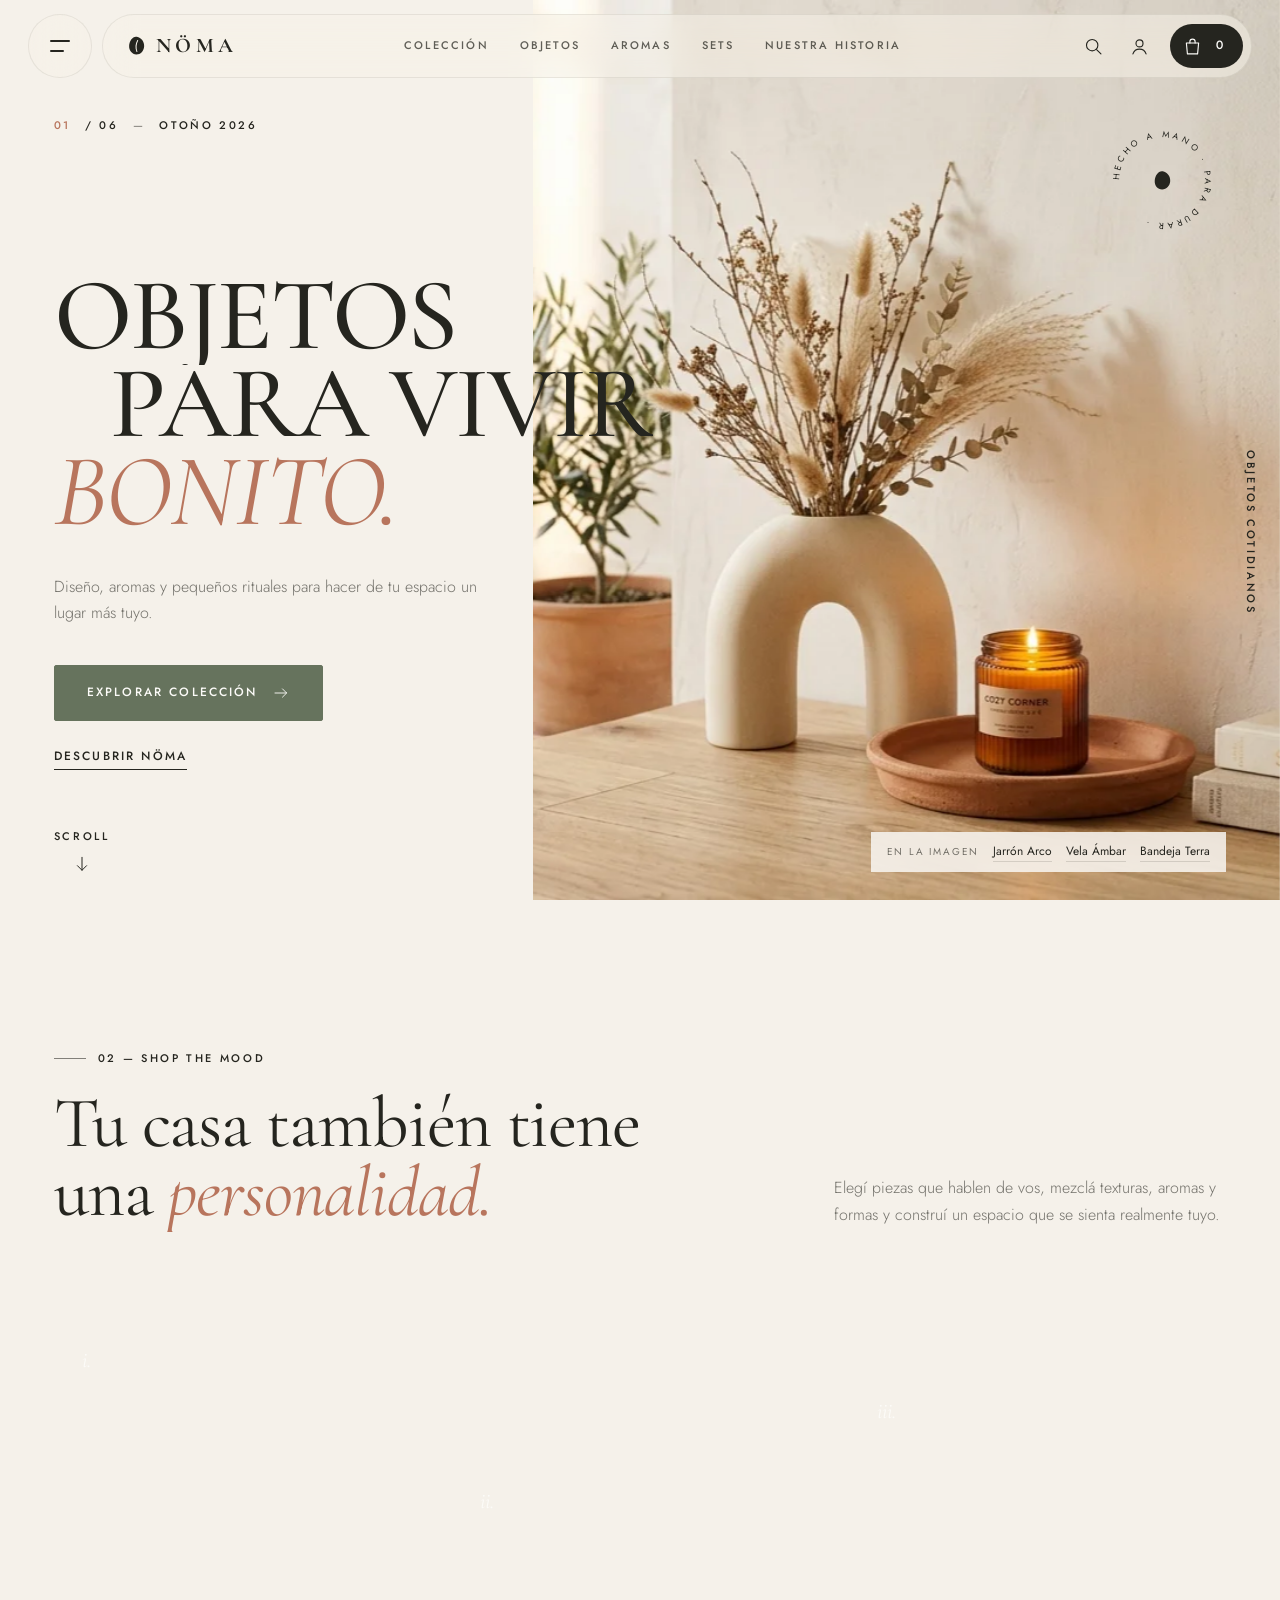
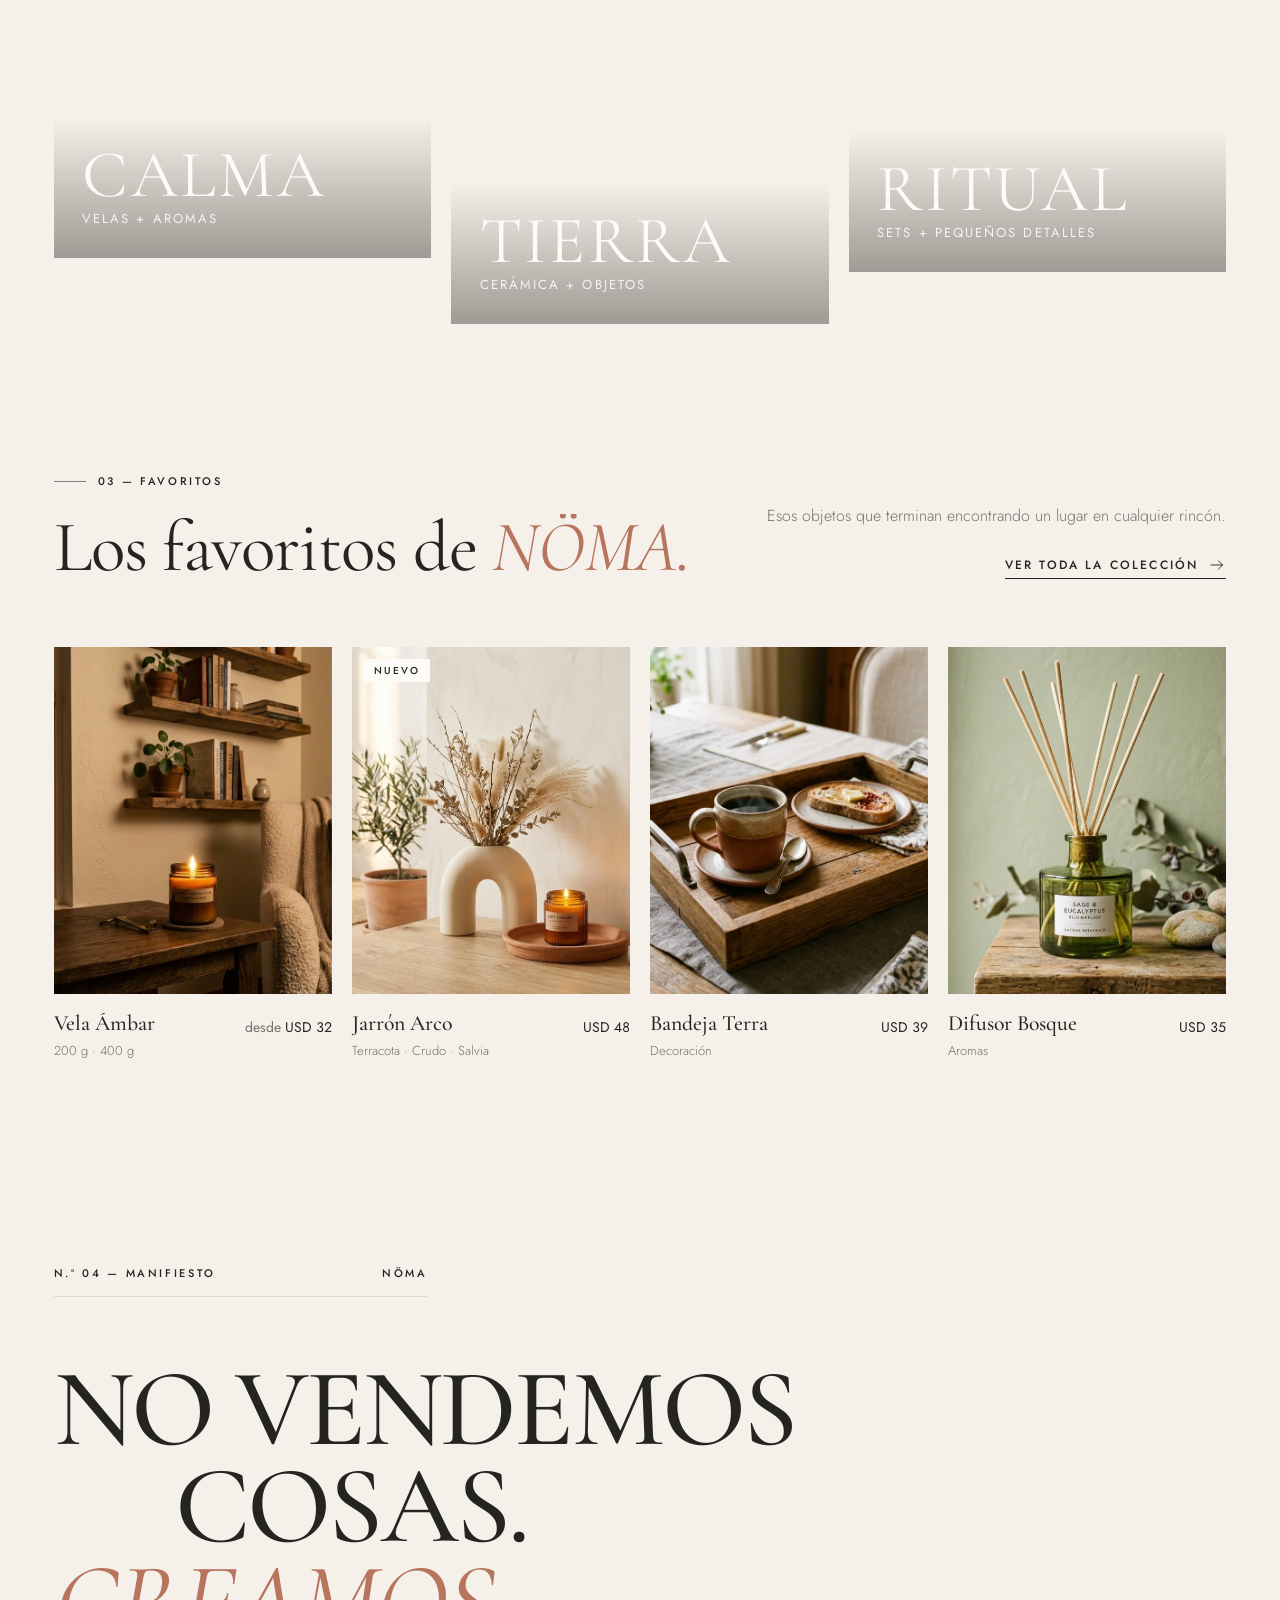
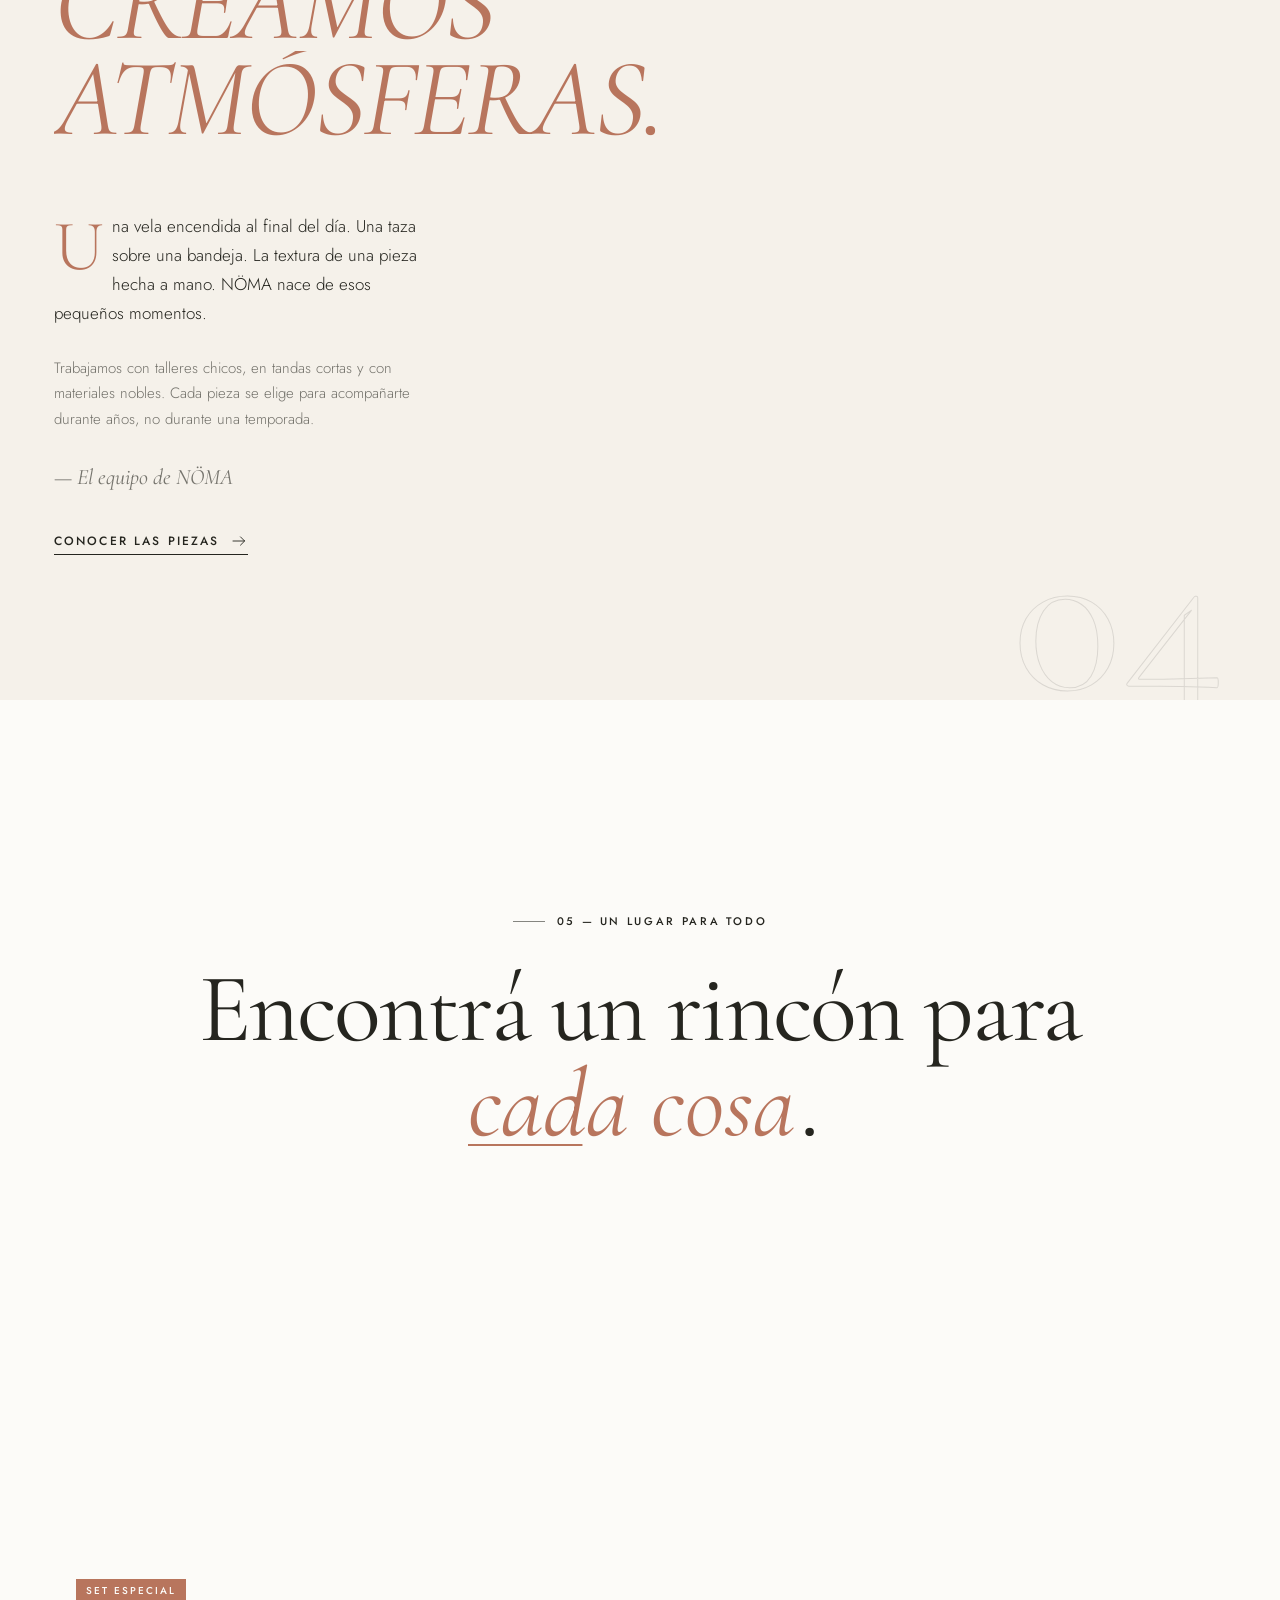
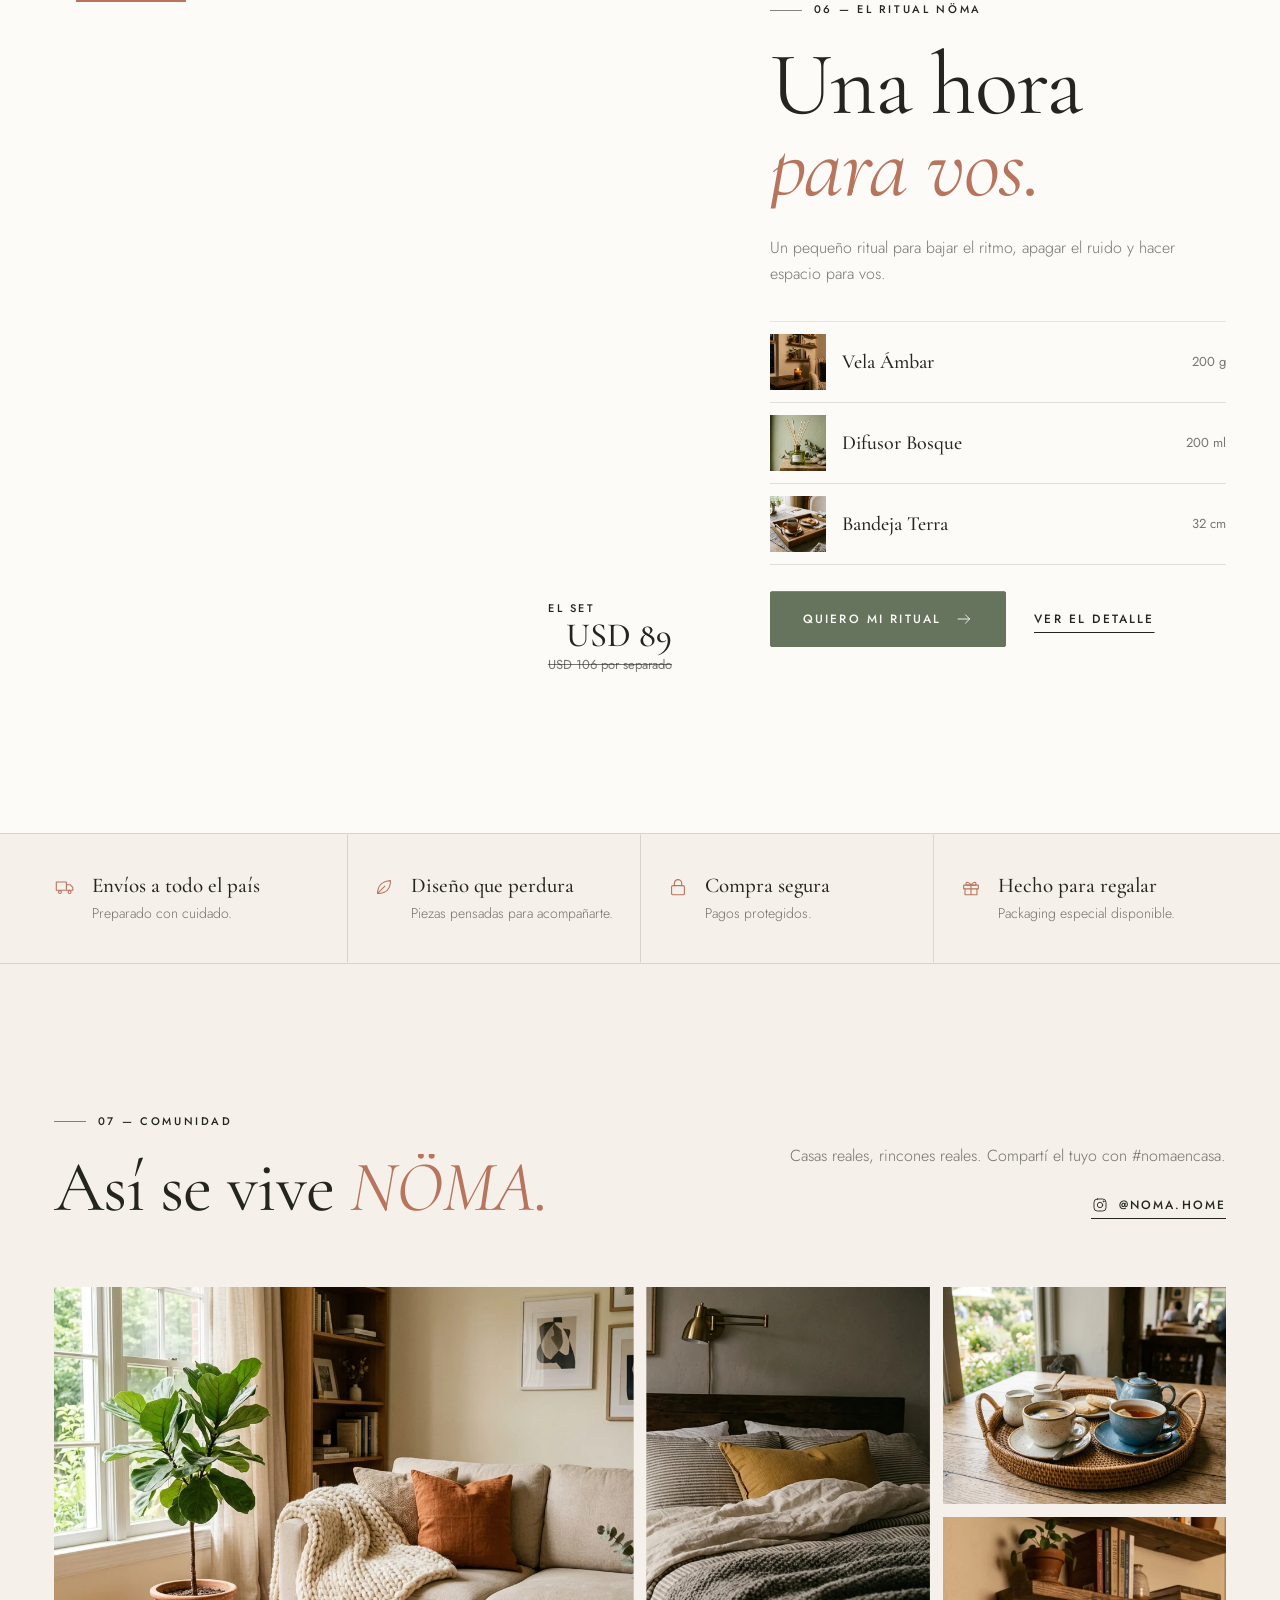
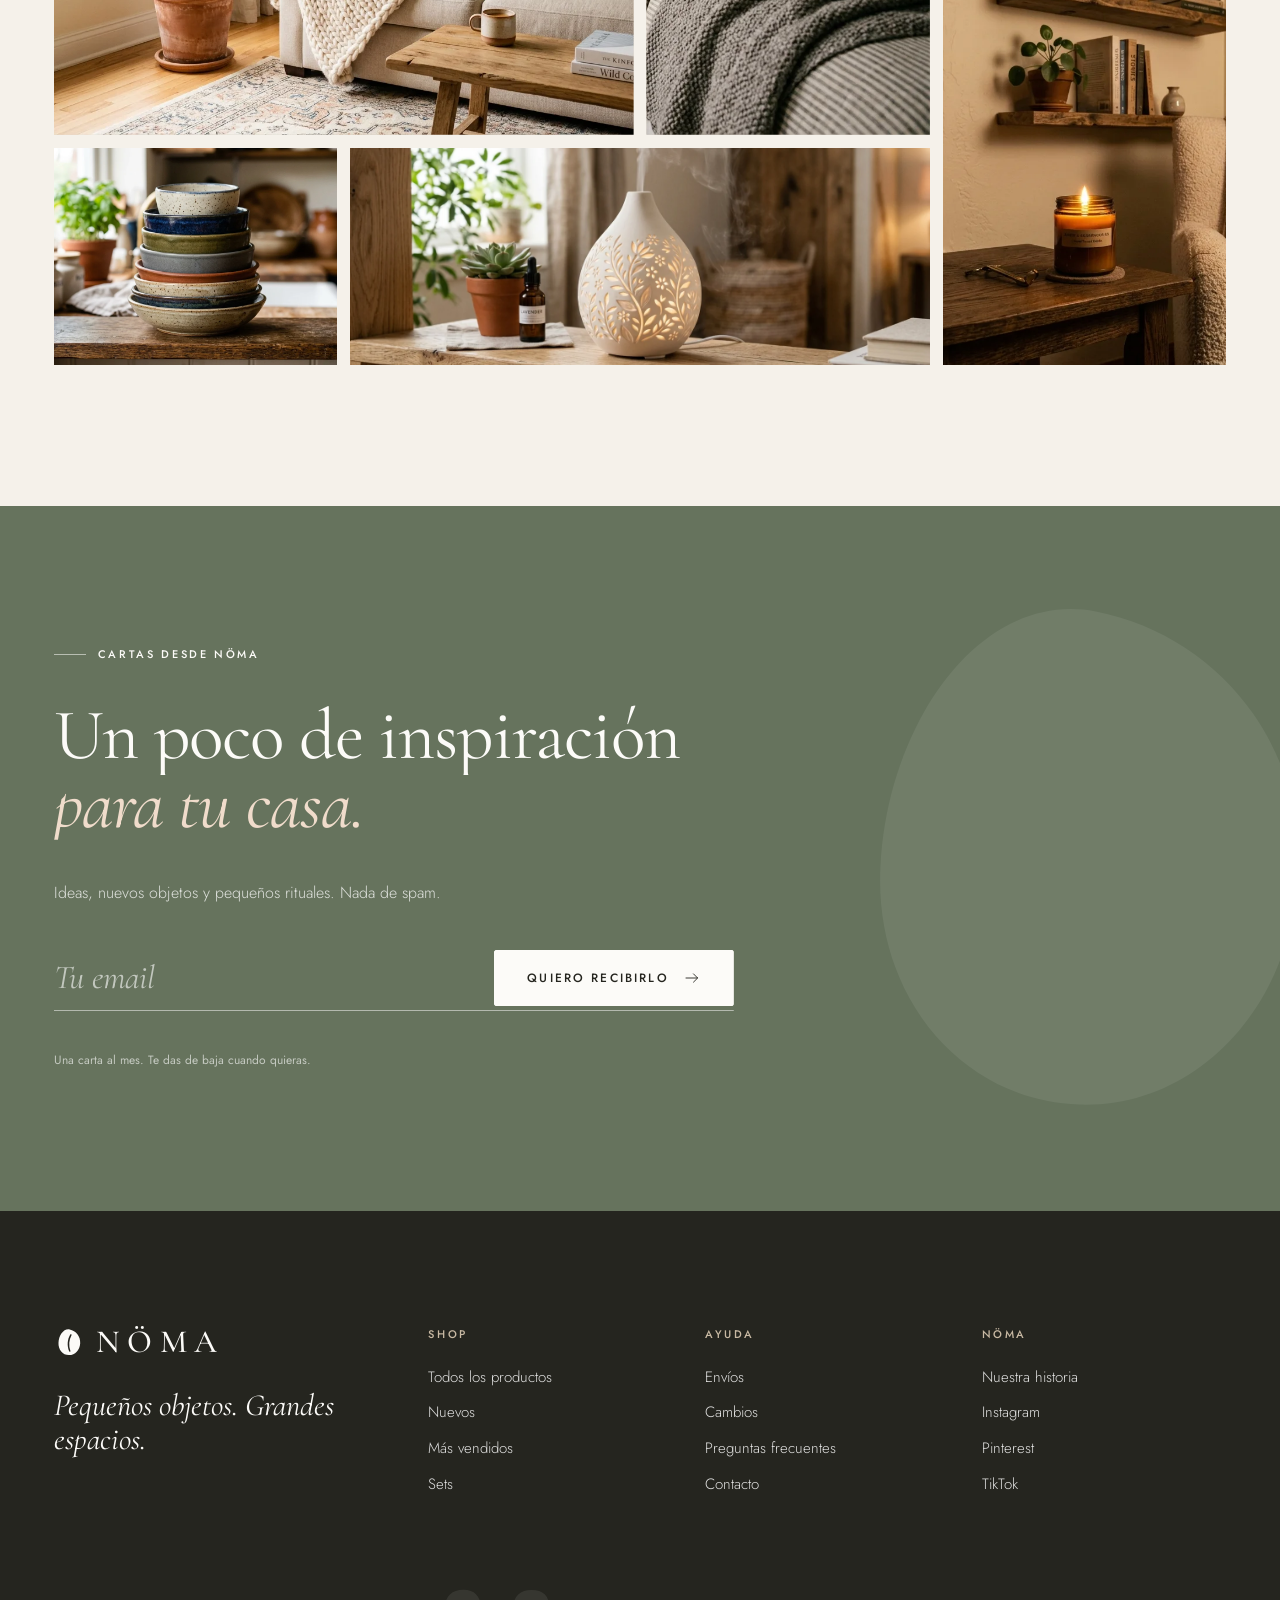
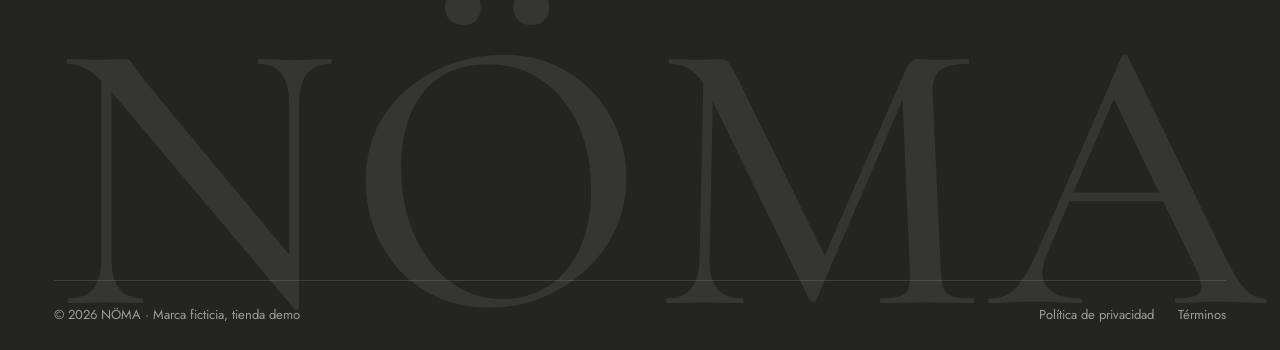
==== commit 20fd9b4d: "Fotos reales de NÖMA en portada, mood, productos, editorial, comunidad y colección Cada lugar del si" ====
--- a/index.html
+++ b/index.html
@@ -41,7 +41,7 @@
       </div>
 
       <figure class="hero__media">
-        <div class="arte" data-arte="escena:hero" data-foto="hero.webp" data-eager="1" data-alt="Rincón cálido con el Jarrón Arco, la Vela Ámbar encendida sobre la Bandeja Terra y libros"></div>
+        <div class="arte" data-arte="escena:hero" data-foto="hero.webp" data-eager="1" data-alt="Rincón cálido con el Jarrón Arco, la Vela Ámbar encendida sobre una bandeja de terracota y libros"></div>
         <span class="hero__vertical eyebrow hero__aparece" style="--d:1.1s">Objetos cotidianos</span>
         <svg class="hero__sello hero__aparece" style="--d:1.2s" viewBox="0 0 120 120" aria-hidden="true">
           <defs><path id="circulo" d="M60 60m-46 0a46 46 0 1 1 92 0a46 46 0 1 1-92 0"/></defs>
@@ -125,8 +125,8 @@
           <span class="l" style="--i:2"><span><em>Creamos</em></span></span>
           <span class="l" style="--i:3"><span><em>atmósferas.</em></span></span>
         </h2>
-        <figure class="editorial__img arte" data-reveal="cortina" data-arte="escena:editorial" data-foto="editorial.webp" data-alt="Jarrón crudo con ramas junto a una ventana, luz de tarde"></figure>
-        <figure class="editorial__img2 arte" data-reveal="cortina" style="--d:200ms" data-arte="escena:editorial2" data-foto="editorial-detalle.webp" data-alt="Taza de cerámica sobre fondo terracota"></figure>
+        <figure class="editorial__img arte" data-reveal="cortina" data-arte="escena:editorial" data-foto="editorial.webp" data-alt="Jarrón de cerámica con flores silvestres junto a una ventana"></figure>
+        <figure class="editorial__img2 arte" data-reveal="cortina" style="--d:200ms" data-arte="escena:editorial2" data-foto="editorial-detalle.webp" data-alt="Manos sosteniendo una taza de cerámica caliente"></figure>
         <div class="editorial__texto" data-reveal style="--d:120ms">
           <p>Una vela encendida al final del día. Una taza sobre una bandeja. La textura de una pieza hecha a mano. NÖMA nace de esos pequeños momentos.</p>
           <p style="font-size:15px;color:var(--muted)">Trabajamos con talleres chicos, en tandas cortas y con materiales nobles. Cada pieza se elige para acompañarte durante años, no durante una temporada.</p>
